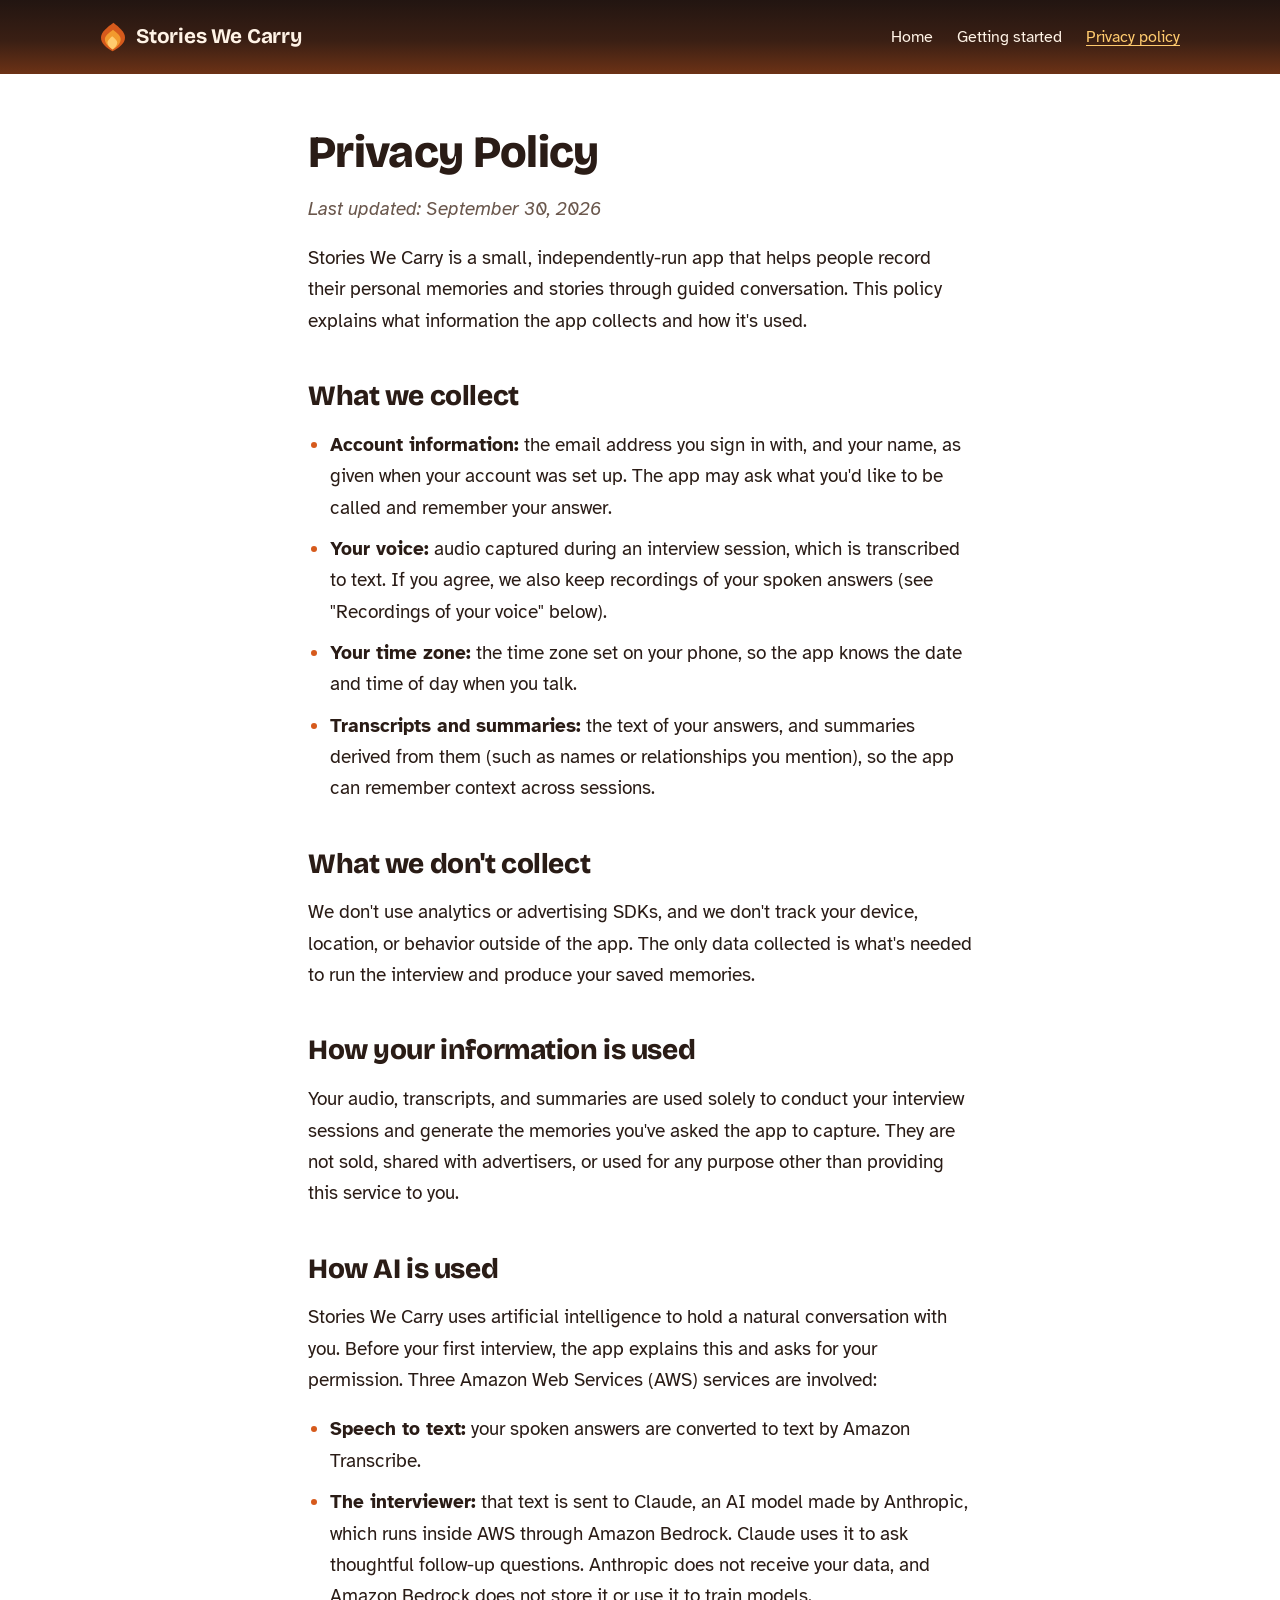
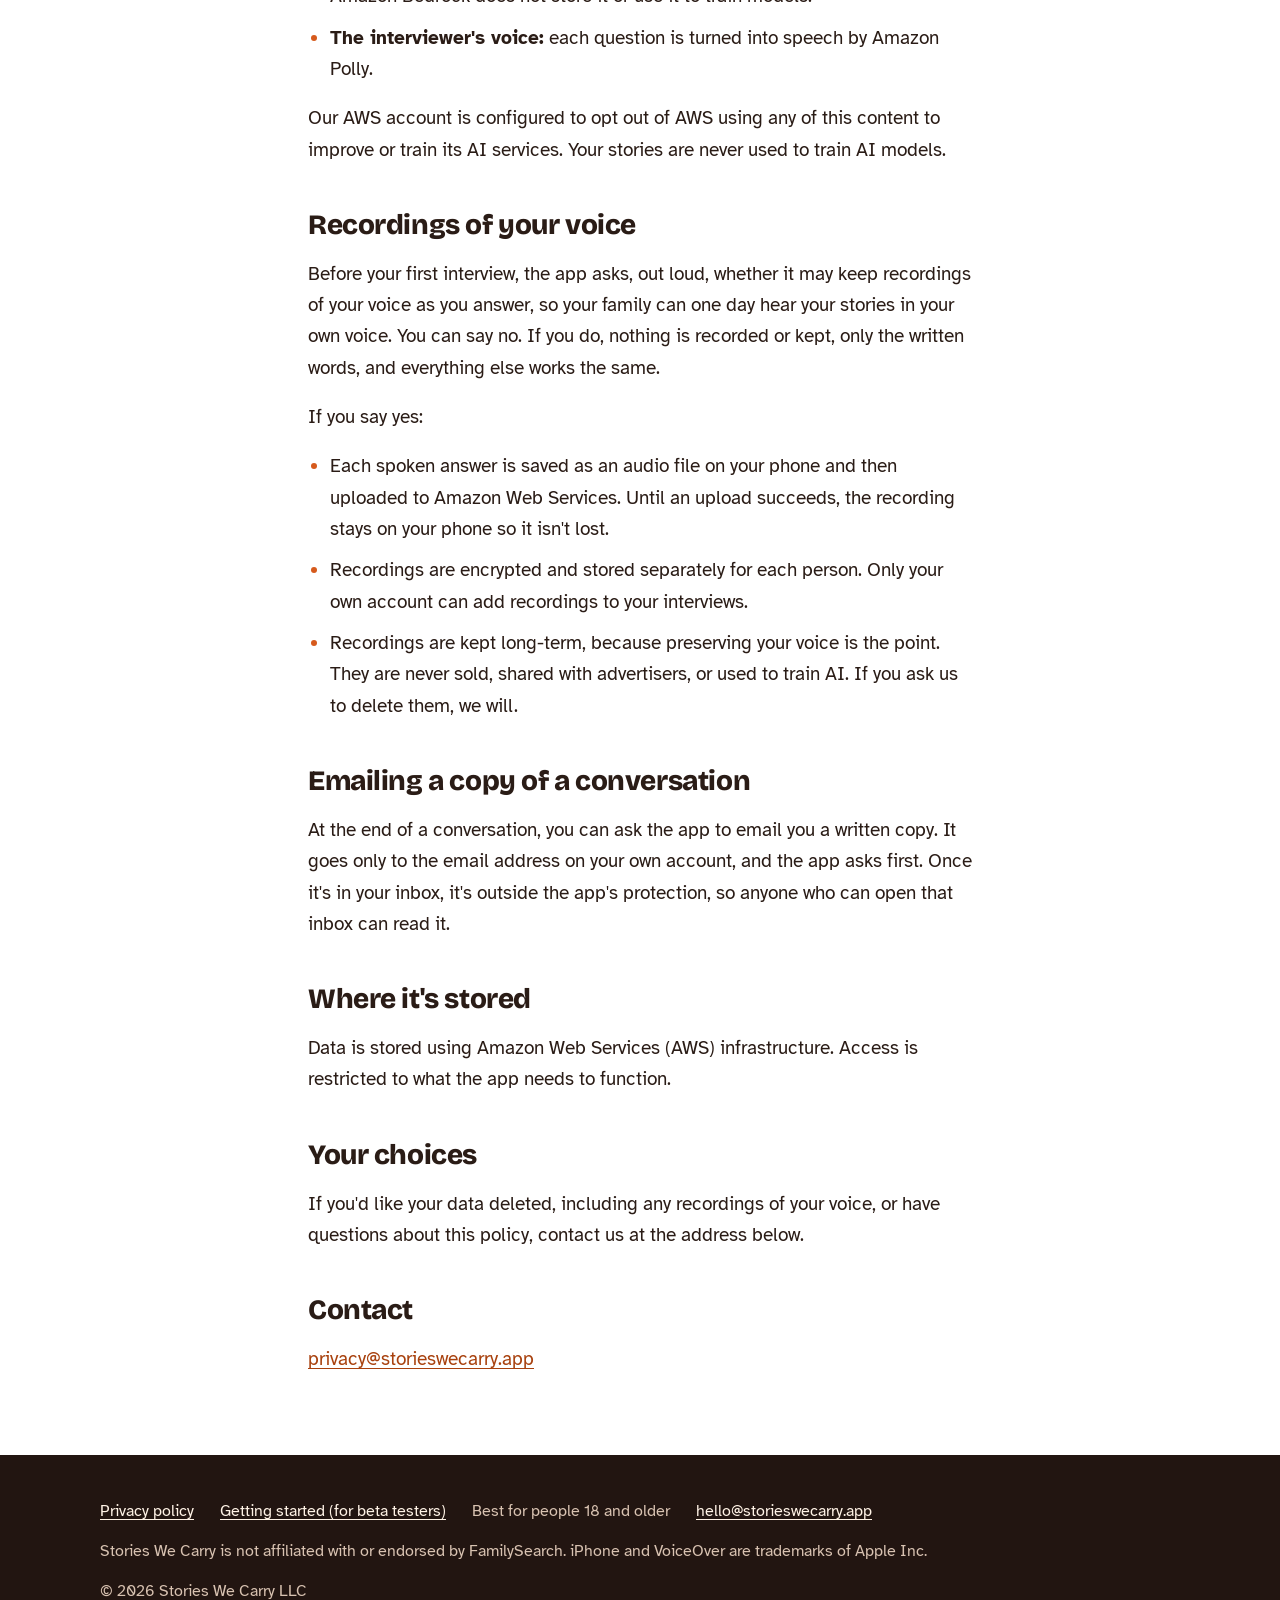
==== privacy/index.html @ 4717734a "Footer: Stories We Carry LLC; 18+ wording on /privacy/ and /start/ Co-Authored-By: Claude Opus 5.5 <" ====
<!DOCTYPE html>
<html lang="en">
<head>
<meta charset="UTF-8">
<title>Privacy Policy · Stories We Carry</title>
<meta name="viewport" content="width=device-width, initial-scale=1">
<link rel="icon" href="data:image/svg+xml,%3Csvg%20xmlns%3D%22http%3A//www.w3.org/2000/svg%22%20viewBox%3D%220%200%2060%2070%22%3E%3Cpath%20d%3D%22M31%202%20C44%2012%2058%2024%2058%2036%20C58%2050%2044%2060%2029%2068%20C14%2060%202%2050%202%2036%20C2%2024%2017%2012%2031%202Z%22%20fill%3D%22%23D65A1C%22/%3E%3Cpath%20d%3D%22M30%2018%20C39%2025%2048%2032%2048%2040%20C48%2050%2039%2058%2030%2064%20C20%2058%2011%2050%2011%2040%20C11%2032%2021%2025%2030%2018Z%22%20fill%3D%22%23F29A2E%22/%3E%3Cpath%20d%3D%22M28%2033%20C34%2038%2040%2043%2040%2048%20C40%2055%2034%2060%2029%2064%20C23%2060%2017%2055%2017%2048%20C17%2043%2023%2038%2028%2033Z%22%20fill%3D%22%23FFCB6E%22/%3E%3C/svg%3E">
<link rel="preconnect" href="https://fonts.googleapis.com">
<link rel="preconnect" href="https://fonts.gstatic.com" crossorigin>
<link rel="stylesheet" href="https://fonts.googleapis.com/css2?family=Atkinson+Hyperlegible:ital,wght@0,400;0,700;1,400&family=Bricolage+Grotesque:opsz,wght@12..96,500;12..96,700;12..96,800&display=swap">
<link rel="stylesheet" href="/assets/site.css">
<meta name="theme-color" content="#221511">
</head>
<body>
<a class="skip" href="#main">Skip to main content</a>
<div class="dark slim">
  <header class="top">
    <div class="shell">
      <a class="wordmark" href="https://storieswecarry.app/">
        <svg viewBox="0 0 60 70" aria-hidden="true"><path d="M31 2 C44 12 58 24 58 36 C58 50 44 60 29 68 C14 60 2 50 2 36 C2 24 17 12 31 2Z" fill="#D65A1C"/><path d="M30 18 C39 25 48 32 48 40 C48 50 39 58 30 64 C20 58 11 50 11 40 C11 32 21 25 30 18Z" fill="#F29A2E"/><path d="M28 33 C34 38 40 43 40 48 C40 55 34 60 29 64 C23 60 17 55 17 48 C17 43 23 38 28 33Z" fill="#FFCB6E"/></svg>
        Stories We Carry
      </a>
      <nav aria-label="Site">
        <ul>
          <li><a href="https://storieswecarry.app/">Home</a></li>
          <li><a href="https://storieswecarry.app/start/">Getting started</a></li>
          <li><a class="privacy" href="https://storieswecarry.app/privacy/">Privacy policy</a></li>
        </ul>
      </nav>
    </div>
  </header>
</div>
<main id="main" class="doc">


<h1>Privacy Policy</h1>
<p class="sub">Last updated: September 30, 2026</p>

<p>Stories We Carry is a small, independently-run app that helps people record their personal
memories and stories through guided conversation. This policy explains what
information the app collects and how it's used.</p>

<h2>What we collect</h2>
<ul>
  <li><strong>Account information:</strong> the email address you sign in with, and
  your name, as given when your account was set up. The app may ask what you'd like to
  be called and remember your answer.</li>
  <li><strong>Your voice:</strong> audio captured during an interview session, which is
  transcribed to text. If you agree, we also keep recordings of your spoken answers
  (see "Recordings of your voice" below).</li>
  <li><strong>Your time zone:</strong> the time zone set on your phone, so the
  app knows the date and time of day when you talk.</li>
  <li><strong>Transcripts and summaries:</strong> the text of your answers, and
  summaries derived from them (such as names or relationships you mention), so the
  app can remember context across sessions.</li>
</ul>

<h2>What we don't collect</h2>
<p>We don't use analytics or advertising SDKs, and we don't track your device,
location, or behavior outside of the app. The only data collected is what's needed
to run the interview and produce your saved memories.</p>

<h2>How your information is used</h2>
<p>Your audio, transcripts, and summaries are used solely to conduct your interview
sessions and generate the memories you've asked the app to capture. They are not
sold, shared with advertisers, or used for any purpose other than providing this
service to you.</p>

<h2>How AI is used</h2>
<p>Stories We Carry uses artificial intelligence to hold a natural conversation with
you. Before your first interview, the app explains this and asks for your permission.
Three Amazon Web Services (AWS) services are involved:</p>
<ul>
  <li><strong>Speech to text:</strong> your spoken answers are converted to text by
  Amazon Transcribe.</li>
  <li><strong>The interviewer:</strong> that text is sent to Claude, an AI model made
  by Anthropic, which runs inside AWS through Amazon Bedrock. Claude uses it to ask
  thoughtful follow-up questions. Anthropic does not receive your data, and Amazon
  Bedrock does not store it or use it to train models.</li>
  <li><strong>The interviewer's voice:</strong> each question is turned into speech
  by Amazon Polly.</li>
</ul>
<p>Our AWS account is configured to opt out of AWS using any of this content to
improve or train its AI services. Your stories are never used to train AI models.</p>

<h2>Recordings of your voice</h2>
<p>Before your first interview, the app asks, out loud, whether it may keep
recordings of your voice as you answer, so your family can one day hear your stories
in your own voice. You can say no. If you do, nothing is recorded or kept, only the
written words, and everything else works the same.</p>
<p>If you say yes:</p>
<ul>
  <li>Each spoken answer is saved as an audio file on your phone and then uploaded
  to Amazon Web Services. Until an upload succeeds, the recording stays on your
  phone so it isn't lost.</li>
  <li>Recordings are encrypted and stored separately for each person. Only your own
  account can add recordings to your interviews.</li>
  <li>Recordings are kept long-term, because preserving your voice is the point.
  They are never sold, shared with advertisers, or used to train AI. If you ask
  us to delete them, we will.</li>
</ul>

<h2>Emailing a copy of a conversation</h2>
<p>At the end of a conversation, you can ask the app to email you a written copy.
It goes only to the email address on your own account, and the app asks first.
Once it's in your inbox, it's outside the app's protection, so anyone who can
open that inbox can read it.</p>

<h2>Where it's stored</h2>
<p>Data is stored using Amazon Web Services (AWS) infrastructure. Access is
restricted to what the app needs to function.</p>

<h2>Your choices</h2>
<p>If you'd like your data deleted, including any recordings of your voice, or have questions about this policy, contact us
at the address below.</p>

<h2>Contact</h2>
<p><a href="mailto:privacy@storieswecarry.app">privacy@storieswecarry.app</a></p>

</main>
<footer class="site">
  <div class="shell">
    <ul>
      <li><a href="https://storieswecarry.app/privacy/">Privacy policy</a></li>
      <li><a href="https://storieswecarry.app/start/">Getting started (for beta testers)</a></li>
      <li>Best for people 18 and older</li>
      <li><a href="mailto:hello@storieswecarry.app">hello@storieswecarry.app</a></li>
    </ul>
    <p>Stories We Carry is not affiliated with or endorsed by FamilySearch. iPhone and VoiceOver are trademarks of Apple Inc.</p>
    <p>© 2026 Stories We Carry LLC</p>
  </div>
</footer>
</body>
</html>
---- assets/site.css ----
/* Layout: the app icon's world. Dark ember bands (hero, voice, footer) around plain white reading sections; one committed look in every theme. */
:root{
  --espresso:#221511; --rust:#8E3F17; --ember:#D65A1C; --amber:#F29A2E; --glow:#FFCB6E;
  --paper:#FFFFFF; --ink:#2A1C16; --muted:#6A574C; --rule:#E7DCD3; --warm:#F7F1EC;
  --on-dark:#FFF3E6; --on-dark-muted:#D8C2B1; --link:#A8410E;
  --display:"Bricolage Grotesque","Avenir Next","Segoe UI",system-ui,sans-serif;
  --body:"Atkinson Hyperlegible",system-ui,-apple-system,"Segoe UI",sans-serif;
  color-scheme:light;
}
*{box-sizing:border-box}
html{scroll-behavior:smooth}
body{margin:0;background:var(--paper);color:var(--ink);font:400 1.1875rem/1.65 var(--body);-webkit-text-size-adjust:100%}
a{color:var(--link);text-underline-offset:3px;text-decoration-thickness:1px}
a:hover{text-decoration-thickness:2px}
:focus-visible{outline:3px solid var(--amber);outline-offset:3px;border-radius:3px}
h1,h2,h3{font-family:var(--display);margin:0;text-wrap:balance;letter-spacing:-.015em;color:var(--ink)}
h1{font-size:clamp(2.5rem,6vw,4.4rem);line-height:1.02;font-weight:800}
h2{font-size:clamp(1.8rem,3.4vw,2.6rem);line-height:1.1;font-weight:800}
h3{font-size:1.3rem;line-height:1.25;font-weight:700}
p{margin:0}
.skip{position:absolute;left:16px;top:-60px;background:var(--glow);color:var(--espresso);padding:10px 14px;border-radius:4px;font-weight:700;z-index:10}
.skip:focus{top:12px}
.shell{max-width:1120px;margin:0 auto;padding-inline:20px}
section.block{padding-block:84px}

/* dark bands take the icon's gradient */
.dark{background:linear-gradient(180deg,var(--espresso) 0%,#3A1F14 55%,var(--rust) 130%);color:var(--on-dark)}
.dark h1,.dark h2,.dark h3{color:var(--on-dark)}
.dark a{color:var(--glow)}

/* header sits inside the hero band */
header.top .shell{display:flex;flex-wrap:wrap;align-items:center;justify-content:space-between;gap:14px 28px;padding-block:22px}
.wordmark{display:inline-flex;align-items:center;gap:10px;font:700 1.3rem/1 var(--display);color:var(--on-dark);text-decoration:none;letter-spacing:-.01em}
.dark a.wordmark{color:var(--on-dark)}
.wordmark svg{width:26px;height:30px;flex:none}
nav ul{list-style:none;margin:0;padding:0;display:flex;flex-wrap:wrap;gap:6px 24px;font-size:1rem}
header.top nav a{color:var(--on-dark);text-decoration:none}
header.top nav a:hover{text-decoration:underline}
header.top nav a.privacy{color:var(--glow);text-decoration:underline}

/* hero */
.hero .shell.body{display:grid;grid-template-columns:minmax(0,1.15fr) minmax(0,.85fr);gap:56px;align-items:end;padding-block:48px 96px}
.hero-copy{display:flex;flex-direction:column;gap:26px;min-width:0}
.hero h1 em{font-style:normal;color:var(--glow)}
.lede{font-size:1.3rem;line-height:1.55;color:var(--on-dark);max-width:34ch}
.lede strong{color:var(--glow)}
.cta-row{display:flex;flex-wrap:wrap;gap:12px 20px;align-items:center}
.btn{display:inline-block;background:var(--glow);color:var(--espresso);font:700 1.05rem/1 var(--body);padding:17px 24px;border-radius:4px;text-decoration:none}
.dark a.btn{color:var(--espresso)}
.btn:hover{background:#FFD98F;text-decoration:none}
.aside{color:var(--on-dark-muted);font-size:1rem}

/* the spoken exchange: a transcript, lines ruled like a notebook */
.exchange{margin:0;display:flex;flex-direction:column;min-width:0;border-left:3px solid var(--ember);padding-left:22px}
.exchange .cap{font-size:.95rem;color:var(--on-dark-muted);font-style:italic;padding-bottom:10px}
.turn{padding-block:12px;border-top:1px solid rgba(255,243,230,.14);display:flex;flex-direction:column;gap:2px}
.who{font:700 .95rem/1.3 var(--display);color:var(--on-dark-muted)}
.app .who{color:var(--amber)}
.said{font-size:1.1rem;line-height:1.5;color:var(--on-dark)}
.spell{font-weight:700;letter-spacing:.14em}

/* how it works */
.intro{display:flex;flex-direction:column;gap:14px;max-width:44rem}
.intro p{color:var(--muted);font-size:1.2rem}
.features{display:grid;grid-template-columns:repeat(2,minmax(0,1fr));gap:48px 64px;margin-top:52px}
.feature{display:flex;flex-direction:column;gap:10px;min-width:0}
.feature h3{display:flex;gap:12px;align-items:baseline}
.feature h3::before{content:"";flex:none;width:10px;height:10px;border-radius:50% 50% 50% 0;transform:rotate(-45deg) translateY(-2px);background:var(--ember)}
.feature p{max-width:62ch}
.topics{margin-top:56px;border-top:1px solid var(--rule);padding-top:28px;display:grid;grid-template-columns:minmax(0,1fr) minmax(0,1.6fr);gap:20px 48px}
.topics > div{display:flex;flex-direction:column;gap:10px;min-width:0}
.topics p{max-width:40ch}
.topics ol{margin:0;padding:0;list-style:none;columns:2;column-gap:40px;font:500 1.15rem/1.3 var(--display)}
.topics li{padding-block:9px;border-bottom:1px solid var(--rule);break-inside:avoid}

/* voice */
.voice .shell{display:grid;grid-template-columns:minmax(0,1.2fr) minmax(0,.8fr);gap:64px;align-items:start}
.voice blockquote{margin:0;display:flex;flex-direction:column;gap:20px;min-width:0}
.voice blockquote p{font:700 clamp(1.7rem,3.3vw,2.5rem)/1.2 var(--display);color:var(--on-dark);text-wrap:pretty;letter-spacing:-.01em}
.voice blockquote p span{color:var(--glow)}
.voice cite{font:400 1rem/1.3 var(--body);font-style:normal;color:var(--on-dark-muted)}
.voice .facts{display:flex;flex-direction:column;gap:16px;min-width:0}
.voice .facts h2{font-size:clamp(1.5rem,2.6vw,1.95rem)}
.voice .facts p{color:var(--on-dark)}
.planned{border-top:1px solid rgba(255,243,230,.18);padding-top:16px;display:flex;flex-direction:column;gap:6px}
.planned strong{font-family:var(--display);color:var(--glow)}

/* archive / faq */
.split{display:grid;grid-template-columns:minmax(0,1fr) minmax(0,1fr);gap:56px}
.split > div{display:flex;flex-direction:column;gap:16px;min-width:0}
dl.faq{margin:0;display:flex;flex-direction:column}
dl.faq > div{padding-block:16px;border-top:1px solid var(--rule)}
dl.faq > div:last-child{border-bottom:1px solid var(--rule)}
dl.faq dt{font:700 1.1rem/1.3 var(--display)}
dl.faq dd{margin:6px 0 0}

/* get involved */
.involve{background:var(--warm)}
.audiences{display:grid;grid-template-columns:repeat(3,minmax(0,1fr));margin-top:44px;border-top:2px solid var(--ink)}
.aud{padding:26px 28px 8px 0;display:flex;flex-direction:column;gap:12px;min-width:0;scroll-margin-top:24px}
.aud + .aud{padding-left:28px;border-left:1px solid var(--rule)}
.aud:target h3{background:linear-gradient(transparent 60%,rgba(242,154,46,.35) 60%)}
.aud p{font-size:1.05rem}
.contact{margin-top:40px;padding-top:28px;border-top:1px solid var(--rule);display:flex;flex-wrap:wrap;gap:12px 24px;align-items:center}
.contact .addr{font:700 clamp(1.3rem,2.6vw,1.7rem)/1.2 var(--display);color:var(--ink);word-break:break-all}
.copy{font:700 .9rem/1 var(--body);background:var(--ink);color:var(--paper);border:0;border-radius:4px;padding:11px 14px;cursor:pointer}
.copy[data-done]{background:var(--ember)}
.contact .hint{color:var(--muted);font-size:1rem;flex-basis:100%}

/* founder note */
.note{max-width:44rem;display:flex;flex-direction:column;gap:18px}
.note p{font-size:1.2rem}
.note .sig{font:700 1.05rem/1.3 var(--display)}
.note .faith{color:var(--muted);font-style:italic;font-size:1.12rem}
.name{margin-top:14px;border-left:3px solid var(--ember);padding-left:22px;display:flex;flex-direction:column;gap:10px}

/* footer */
footer.site{background:var(--espresso);color:var(--on-dark-muted);padding-block:44px 56px;font-size:.98rem}
footer.site .shell{display:flex;flex-direction:column;gap:14px}
footer.site ul{list-style:none;margin:0;padding:0;display:flex;flex-wrap:wrap;gap:8px 26px}
footer.site a{color:var(--on-dark)}

@media (max-width:860px){
  .hero .shell.body,.split,.voice .shell,.topics{grid-template-columns:1fr}
  .hero .shell.body{gap:44px;padding-block:28px 64px}
  .features{grid-template-columns:1fr;gap:36px}
  .audiences{grid-template-columns:1fr}
  .aud,.aud + .aud{padding:24px 0 16px;border-left:0}
  .aud + .aud{border-top:1px solid var(--rule)}
  section.block{padding-block:60px}
}
@media (max-width:480px){
  body{font-size:1.125rem}
  .shell{padding-inline:16px}
  .topics ol{columns:1}
}
@media (prefers-reduced-motion:reduce){html{scroll-behavior:auto}}

/* "your stories" + alternating warm bands */
.band-warm{background:var(--warm)}
.btn-line{display:inline-block;border:2px solid var(--ink);color:var(--ink);font:700 1rem/1 var(--body);padding:14px 20px;border-radius:4px;text-decoration:none}
.btn-line:hover{background:var(--ink);color:var(--paper)}

/* plain reading pages: /start/ and /privacy/ */
.slim .shell{padding-block:18px}
.doc{max-width:44rem;margin:0 auto;padding:56px 20px 80px;display:flex;flex-direction:column;gap:18px}
.doc h1{font-size:clamp(2rem,4.6vw,2.8rem)}
.doc h2{font-size:clamp(1.4rem,2.6vw,1.75rem);margin-top:26px}
.doc .sub{color:var(--muted);font-style:italic}
.doc ol,.doc ul{margin:0;padding-left:1.4rem;display:flex;flex-direction:column;gap:10px}
.doc li::marker{color:var(--ember);font-weight:700}
.doc .box{background:var(--warm);border-left:4px solid var(--ember);border-radius:0 6px 6px 0;padding:6px 22px 18px;display:flex;flex-direction:column;gap:12px}
.doc .box h2{margin-top:14px}
@media (max-width:480px){.doc{padding:40px 16px 64px}}
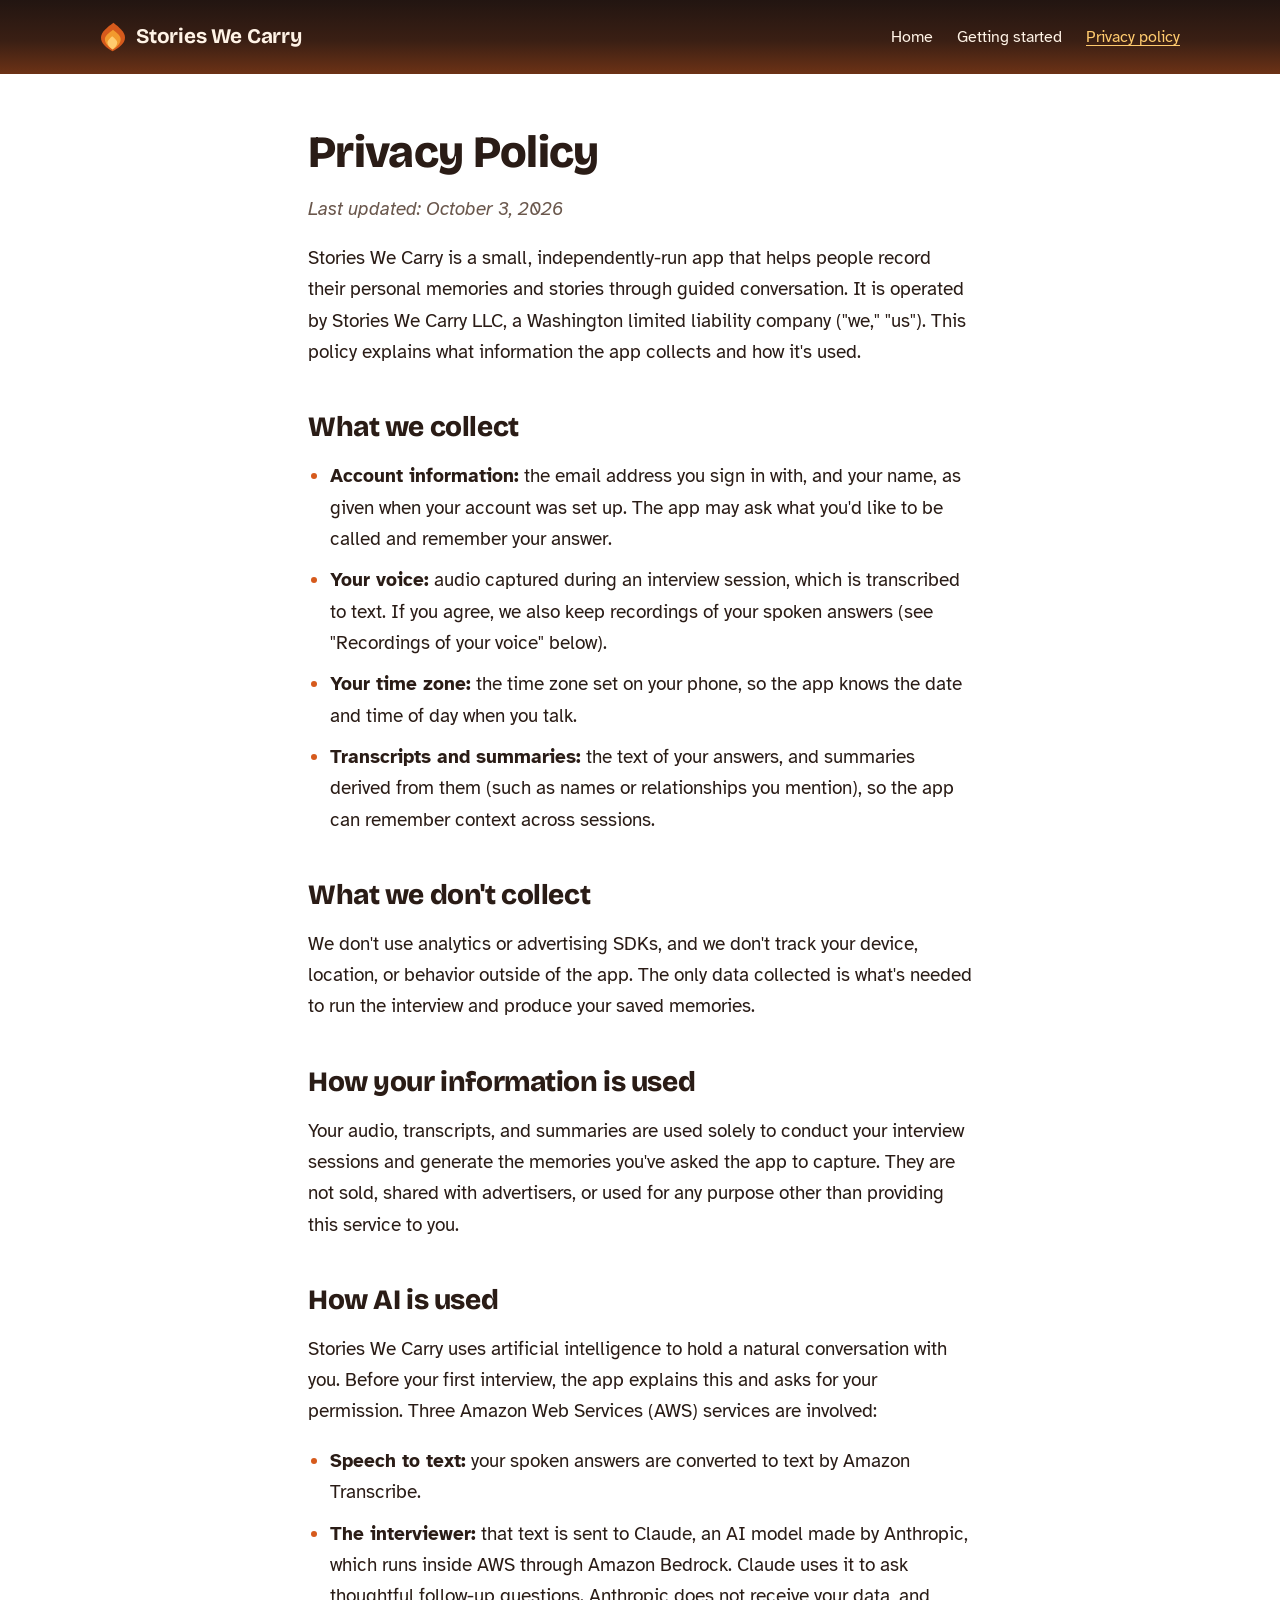
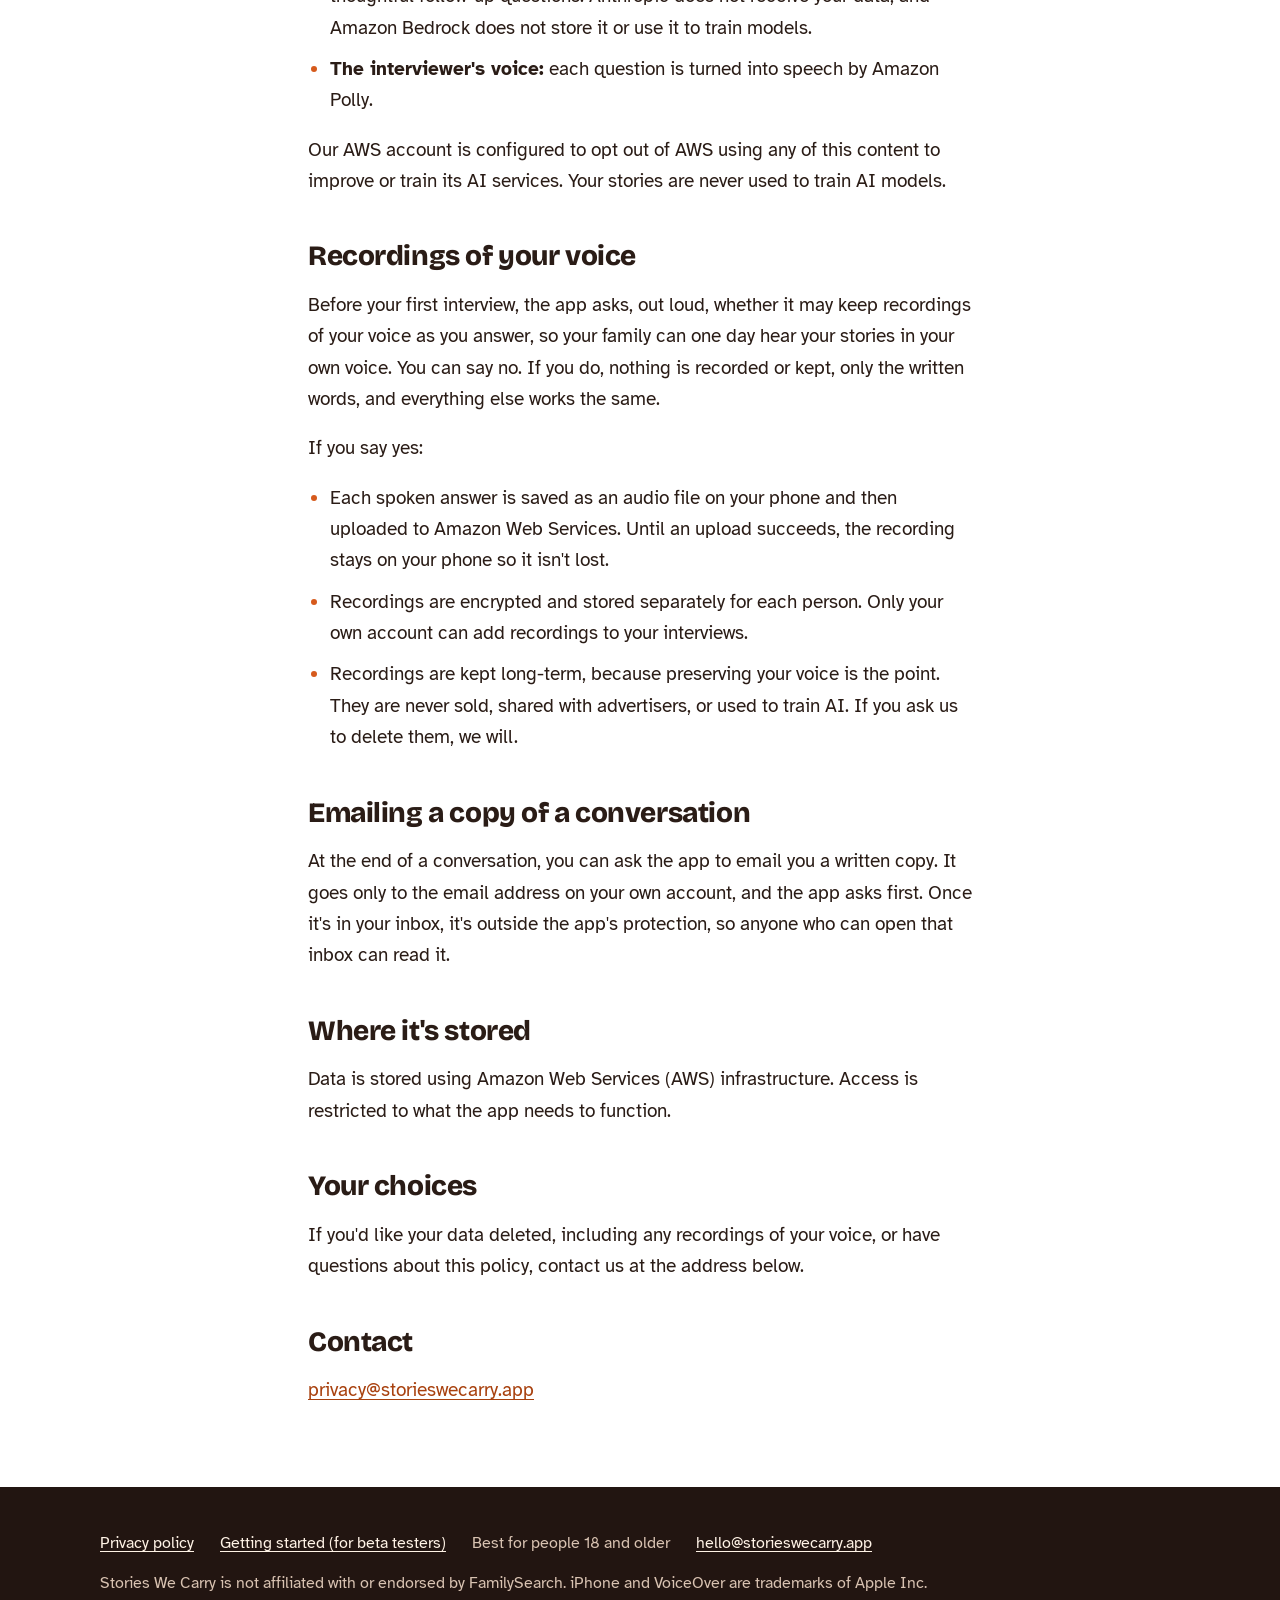
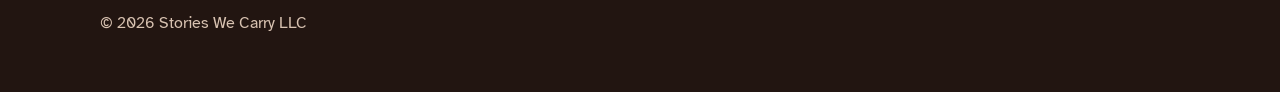
==== commit c15cd33d: "Privacy policy: name Stories We Carry LLC as operator; date 2026-10-03 Co-Authored-By: Claude Opus 5" ====
--- a/privacy/index.html
+++ b/privacy/index.html
@@ -34,10 +34,11 @@
 
 
 <h1>Privacy Policy</h1>
-<p class="sub">Last updated: September 30, 2026</p>
+<p class="sub">Last updated: October 3, 2026</p>
 
 <p>Stories We Carry is a small, independently-run app that helps people record their personal
-memories and stories through guided conversation. This policy explains what
+memories and stories through guided conversation. It is operated by Stories We Carry
+LLC, a Washington limited liability company ("we," "us"). This policy explains what
 information the app collects and how it's used.</p>
 
 <h2>What we collect</h2>
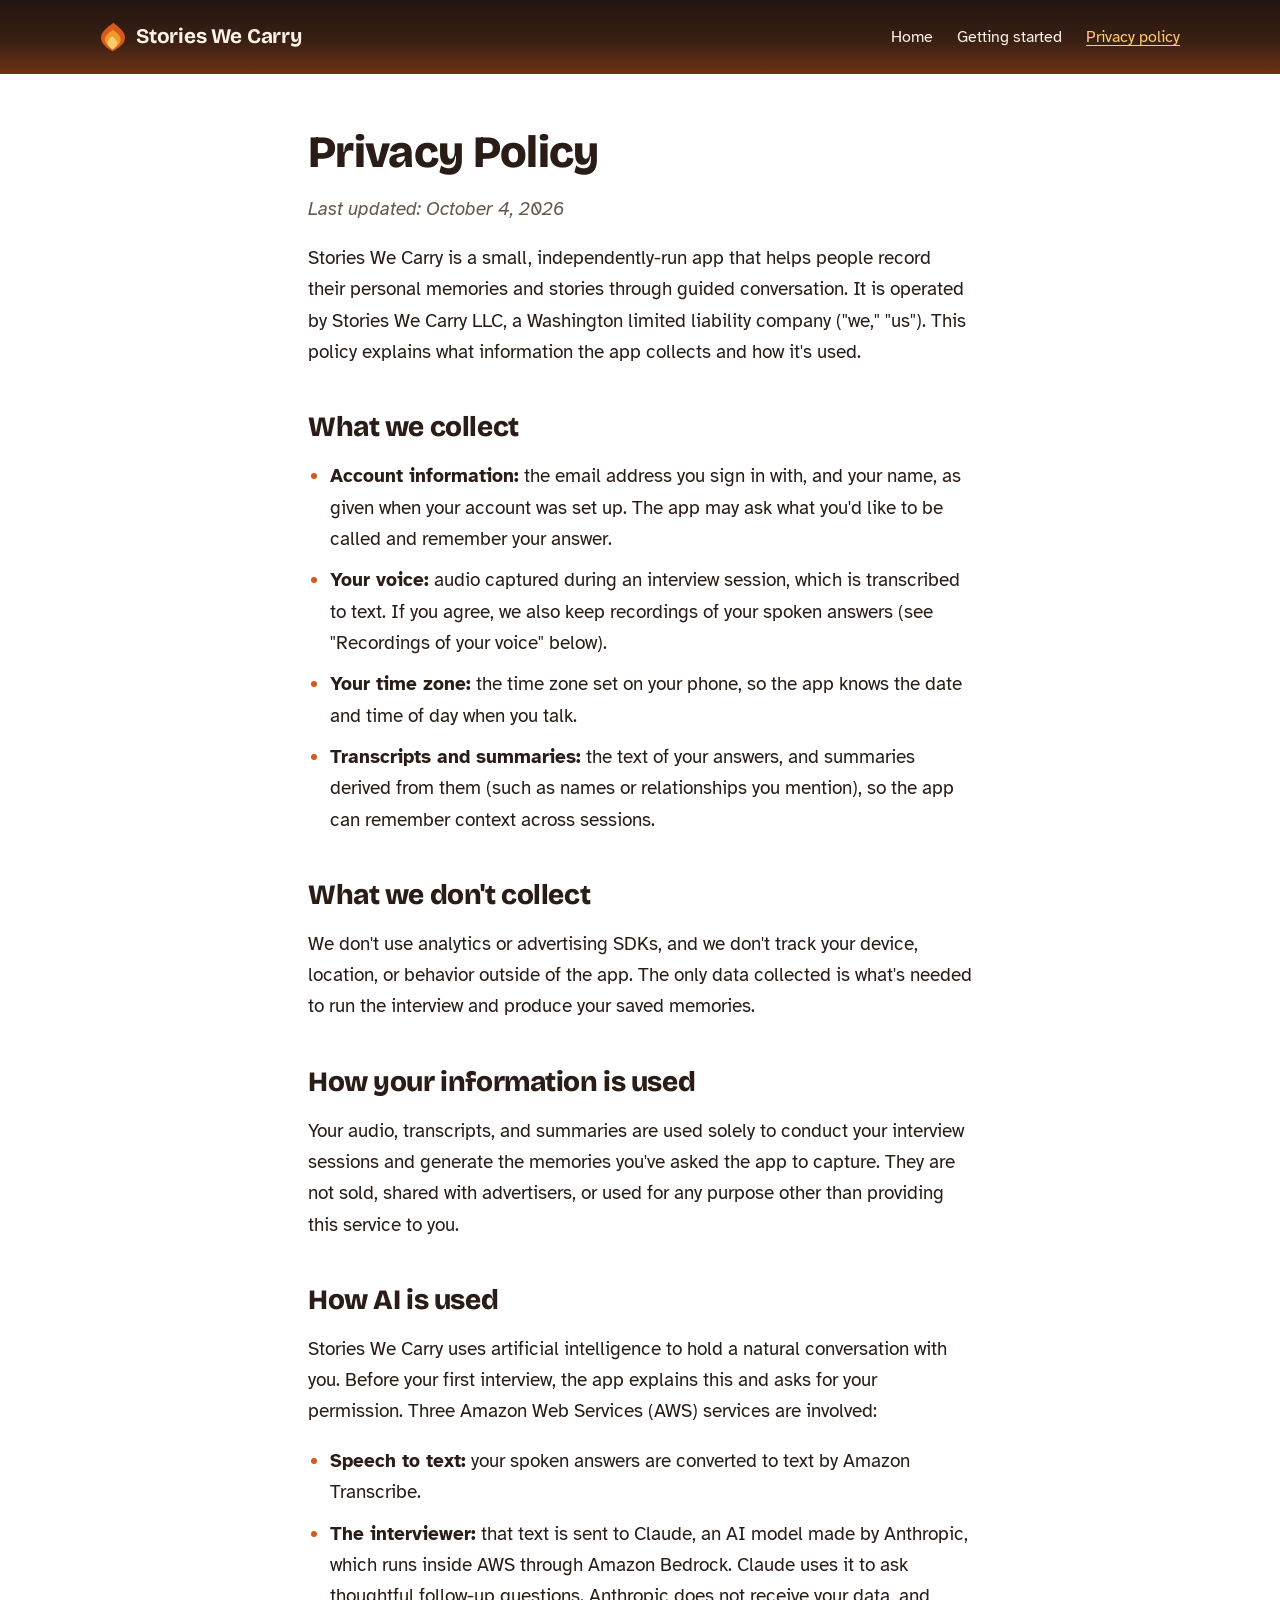
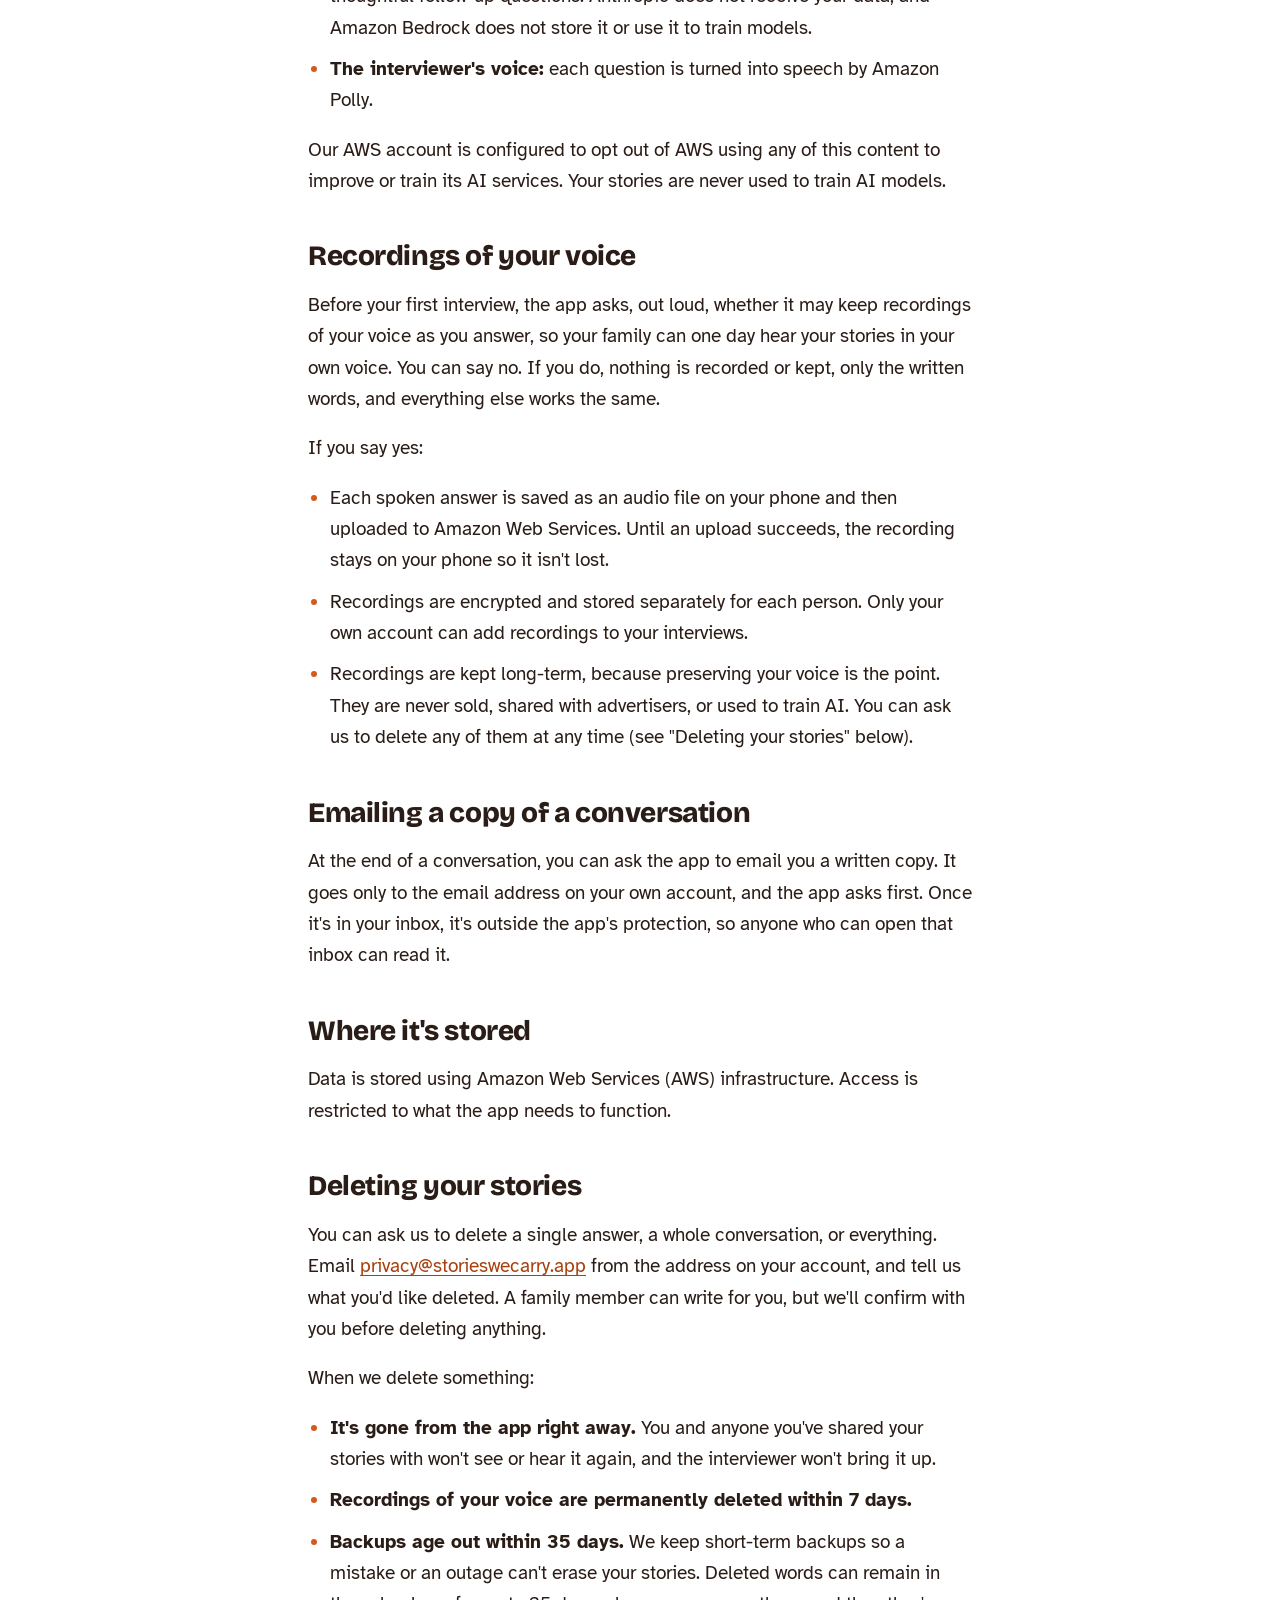
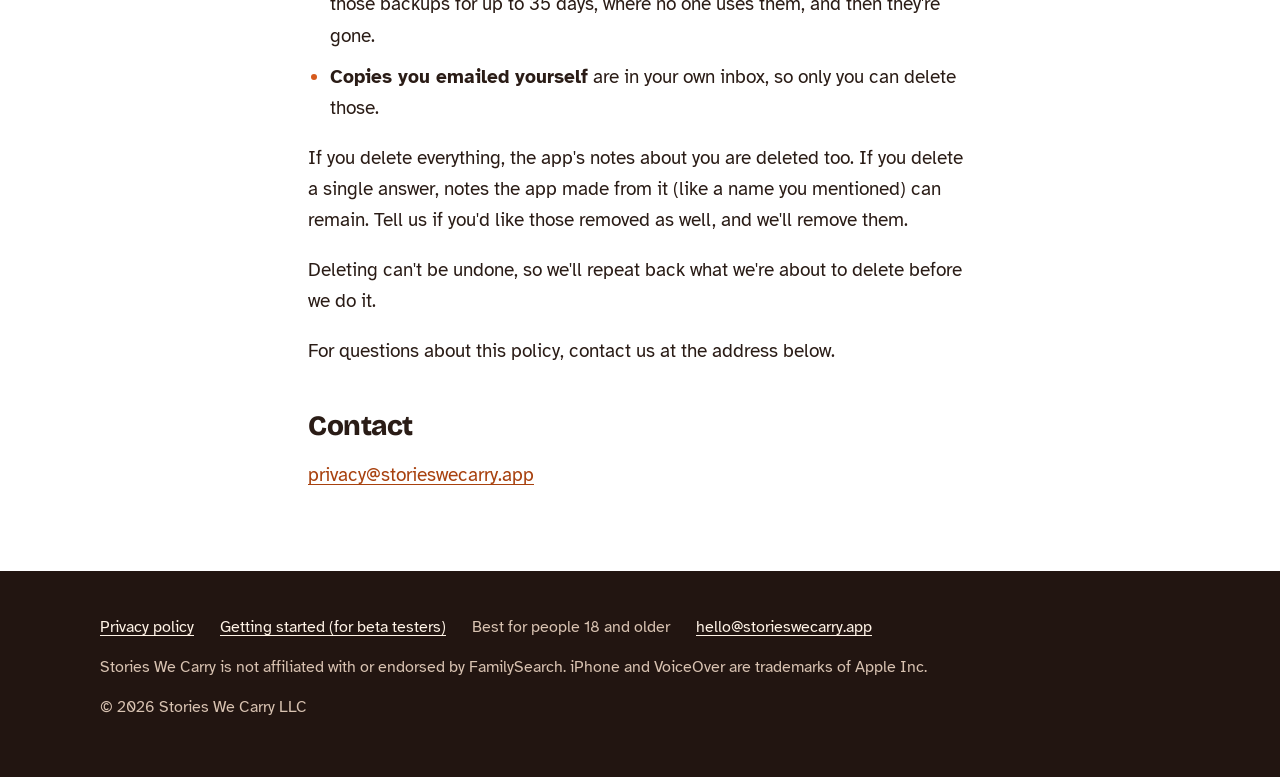
==== commit 7623ce16: "Privacy policy: specific deletion wording (single answer, conversation, everything; recordings withi" ====
--- a/privacy/index.html
+++ b/privacy/index.html
@@ -34,7 +34,7 @@
 
 
 <h1>Privacy Policy</h1>
-<p class="sub">Last updated: October 3, 2026</p>
+<p class="sub">Last updated: October 4, 2026</p>
 
 <p>Stories We Carry is a small, independently-run app that helps people record their personal
 memories and stories through guided conversation. It is operated by Stories We Carry
@@ -97,8 +97,8 @@
   <li>Recordings are encrypted and stored separately for each person. Only your own
   account can add recordings to your interviews.</li>
   <li>Recordings are kept long-term, because preserving your voice is the point.
-  They are never sold, shared with advertisers, or used to train AI. If you ask
-  us to delete them, we will.</li>
+  They are never sold, shared with advertisers, or used to train AI. You can
+  ask us to delete any of them at any time (see "Deleting your stories" below).</li>
 </ul>
 
 <h2>Emailing a copy of a conversation</h2>
@@ -111,9 +111,28 @@
 <p>Data is stored using Amazon Web Services (AWS) infrastructure. Access is
 restricted to what the app needs to function.</p>
 
-<h2>Your choices</h2>
-<p>If you'd like your data deleted, including any recordings of your voice, or have questions about this policy, contact us
-at the address below.</p>
+<h2>Deleting your stories</h2>
+<p>You can ask us to delete a single answer, a whole conversation, or everything.
+Email <a href="mailto:privacy@storieswecarry.app">privacy@storieswecarry.app</a> from
+the address on your account, and tell us what you'd like deleted. A family member can
+write for you, but we'll confirm with you before deleting anything.</p>
+<p>When we delete something:</p>
+<ul>
+  <li><strong>It's gone from the app right away.</strong> You and anyone you've shared
+  your stories with won't see or hear it again, and the interviewer won't bring it up.</li>
+  <li><strong>Recordings of your voice are permanently deleted within 7 days.</strong></li>
+  <li><strong>Backups age out within 35 days.</strong> We keep short-term backups so a
+  mistake or an outage can't erase your stories. Deleted words can remain in those
+  backups for up to 35 days, where no one uses them, and then they're gone.</li>
+  <li><strong>Copies you emailed yourself</strong> are in your own inbox, so only you
+  can delete those.</li>
+</ul>
+<p>If you delete everything, the app's notes about you are deleted too. If you delete a
+single answer, notes the app made from it (like a name you mentioned) can remain. Tell
+us if you'd like those removed as well, and we'll remove them.</p>
+<p>Deleting can't be undone, so we'll repeat back what we're about to delete before we
+do it.</p>
+<p>For questions about this policy, contact us at the address below.</p>
 
 <h2>Contact</h2>
 <p><a href="mailto:privacy@storieswecarry.app">privacy@storieswecarry.app</a></p>
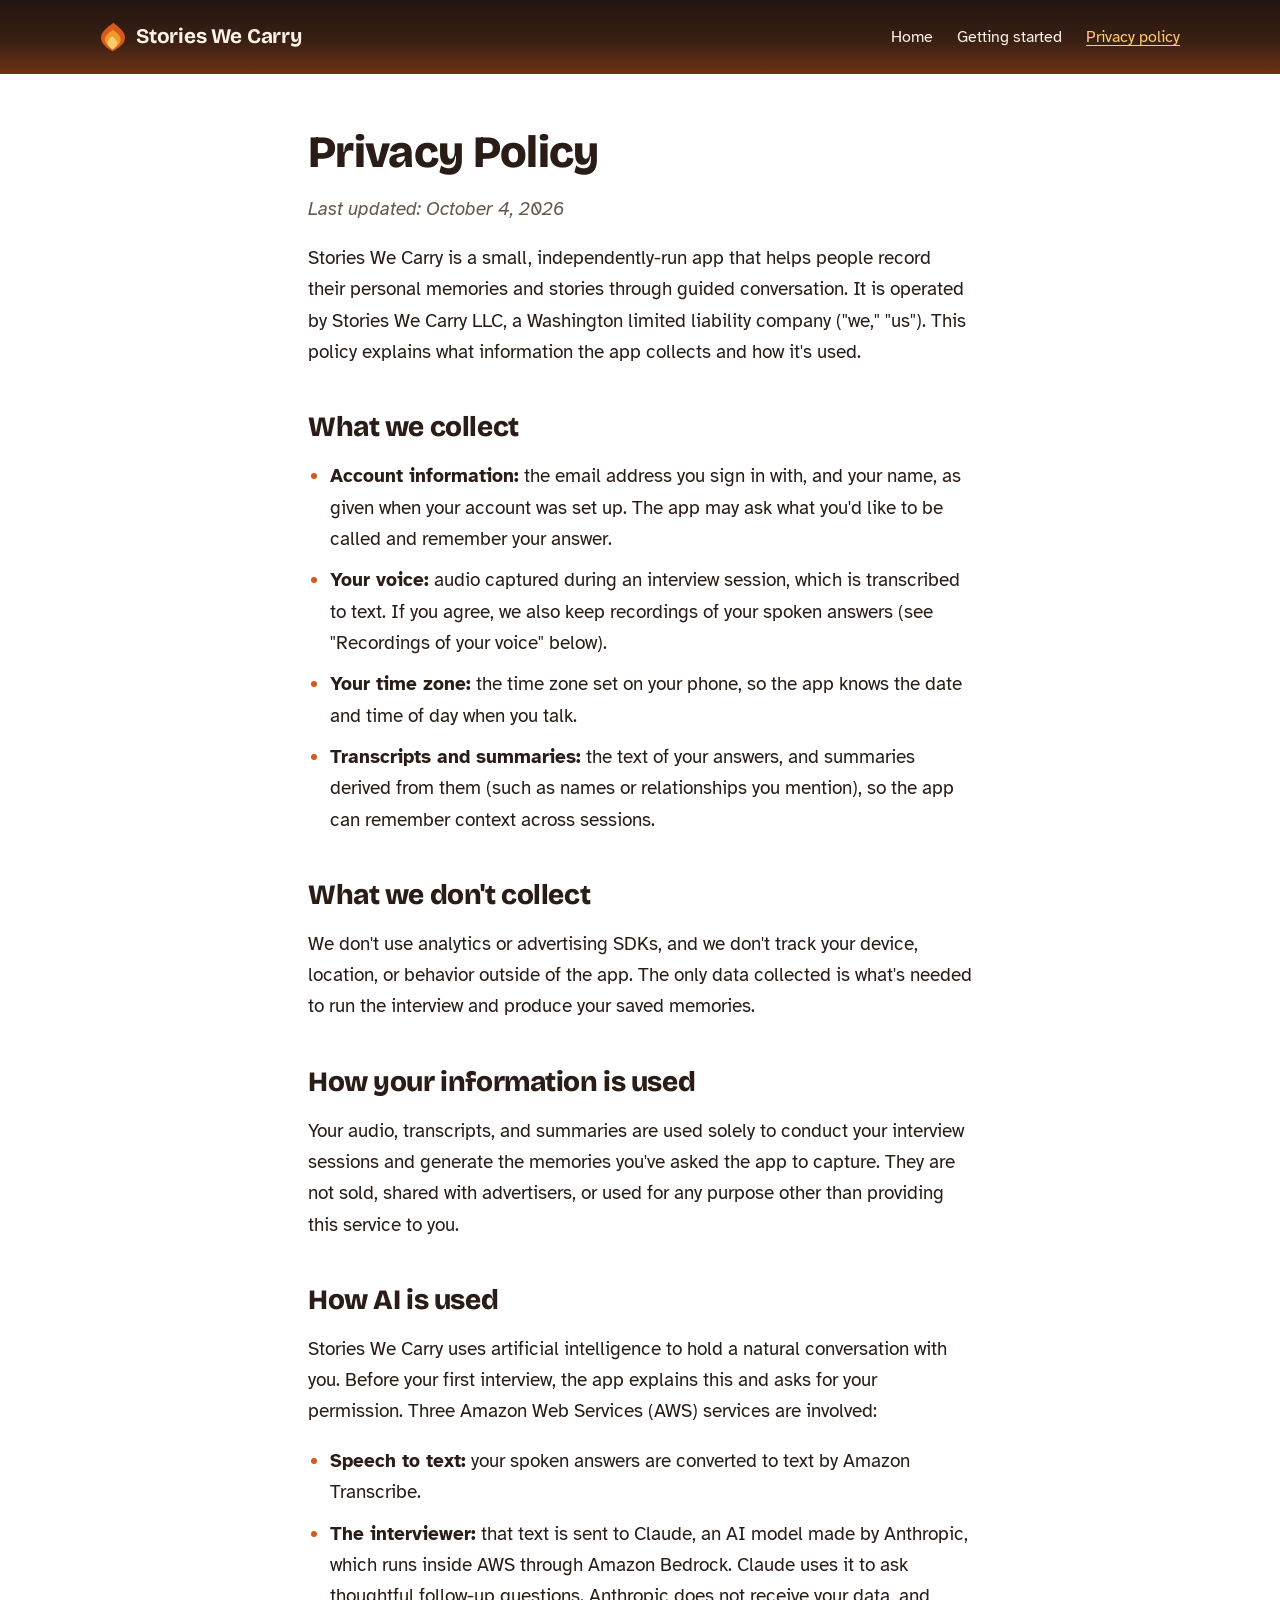
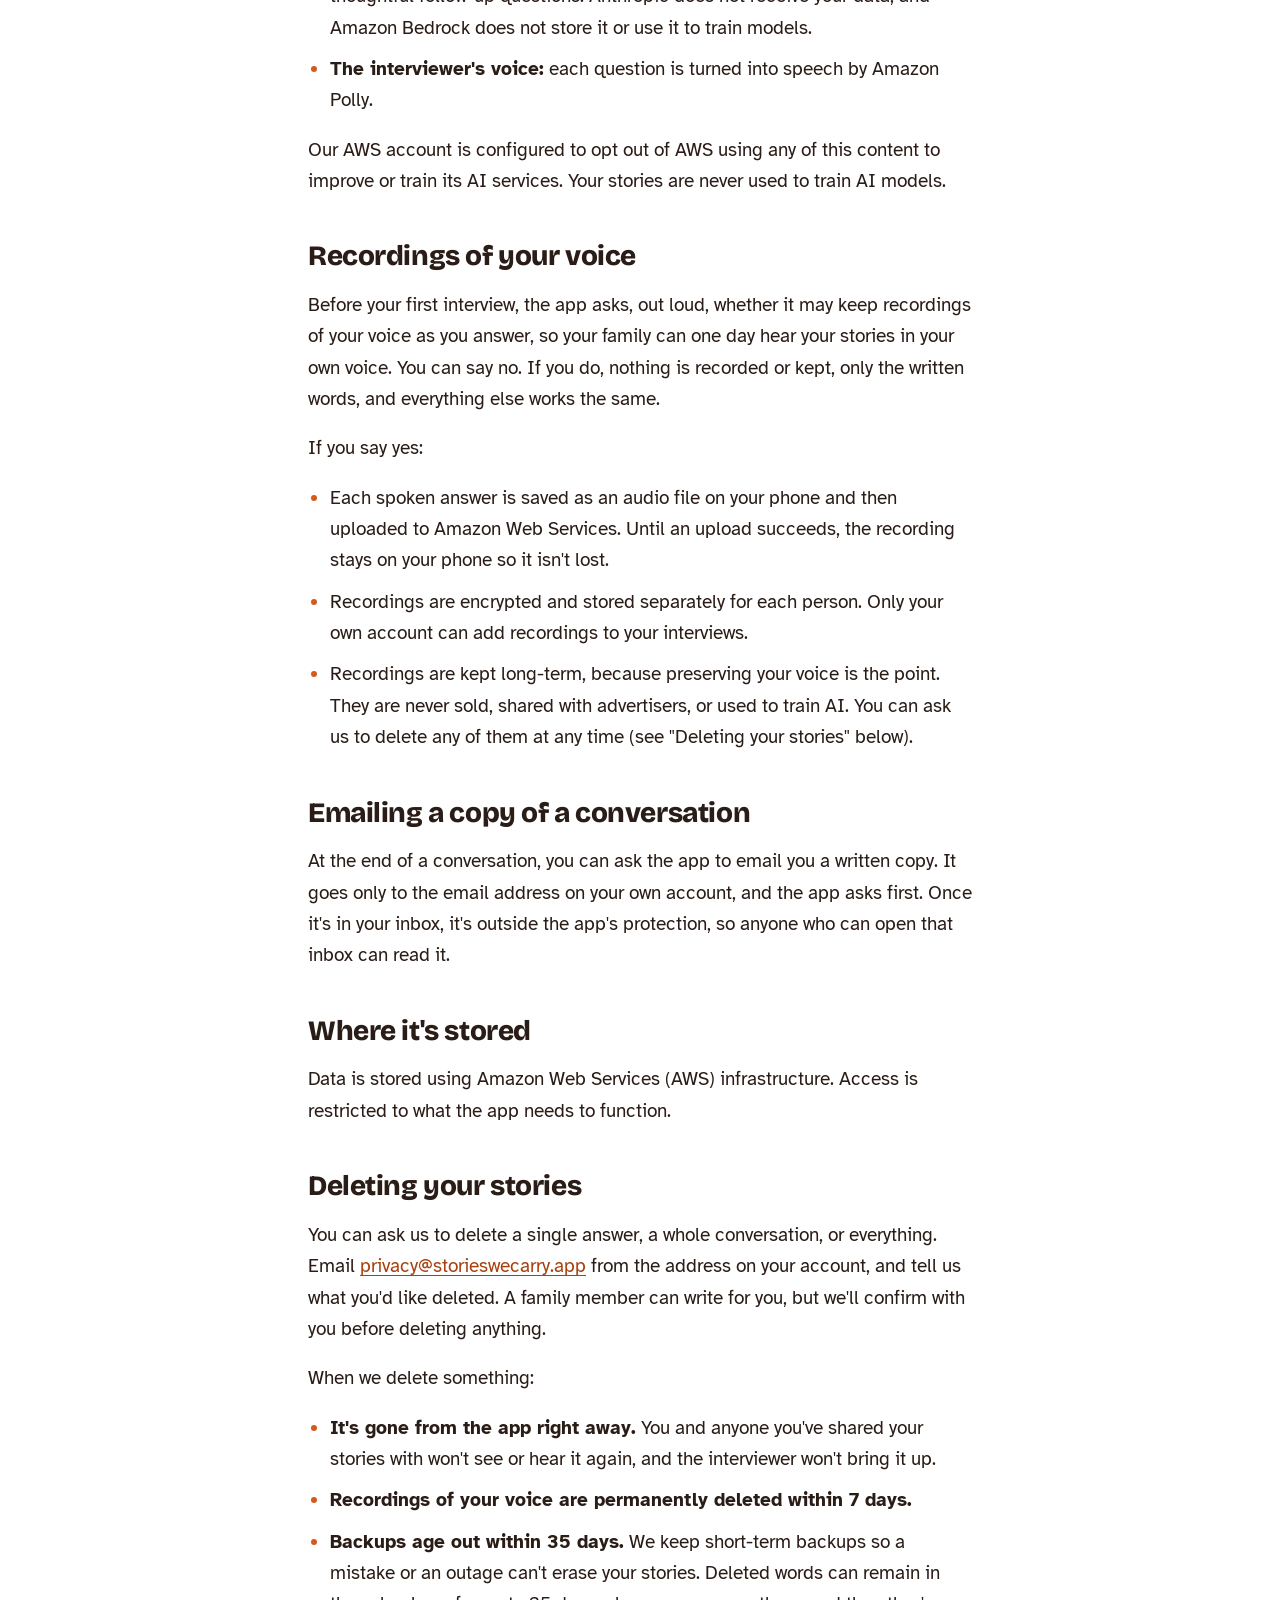
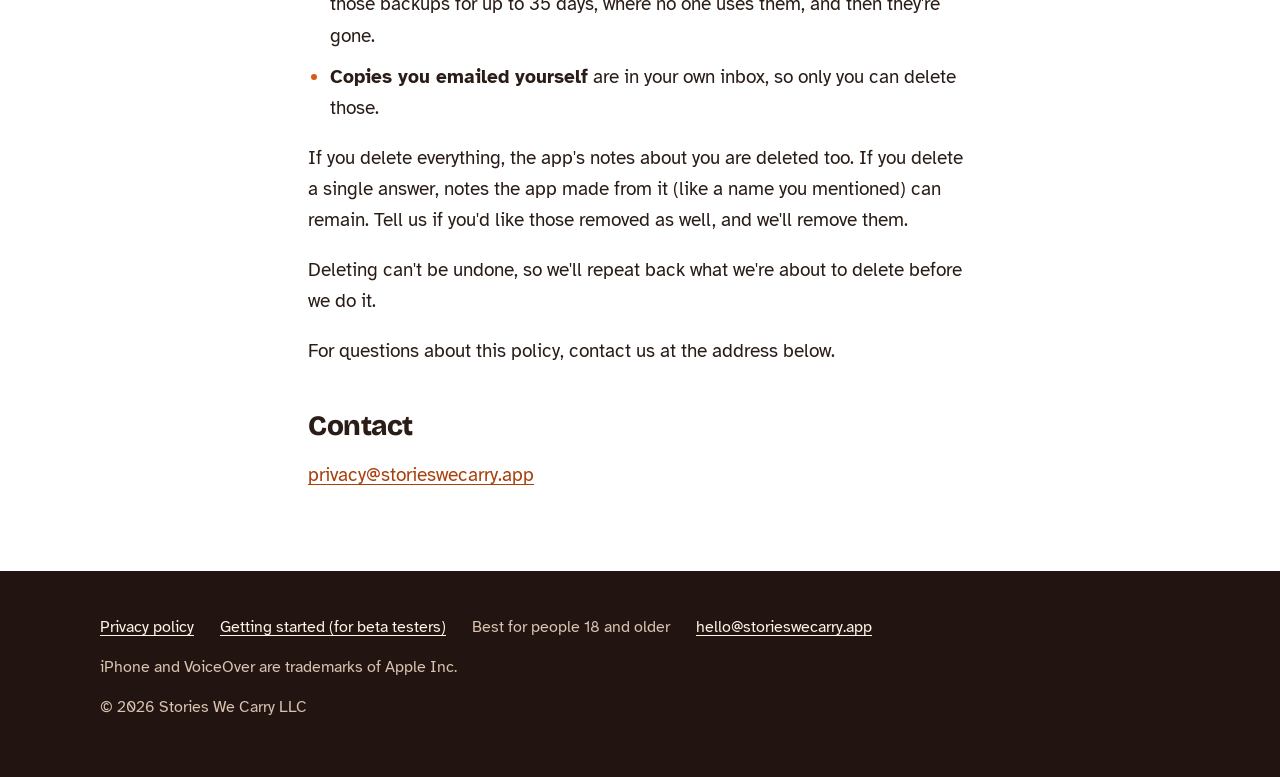
==== commit 900fbf1e: "Remove FamilySearch references from the site (developer agreement section 8)" ====
--- a/privacy/index.html
+++ b/privacy/index.html
@@ -146,7 +146,7 @@
       <li>Best for people 18 and older</li>
       <li><a href="mailto:hello@storieswecarry.app">hello@storieswecarry.app</a></li>
     </ul>
-    <p>Stories We Carry is not affiliated with or endorsed by FamilySearch. iPhone and VoiceOver are trademarks of Apple Inc.</p>
+    <p>iPhone and VoiceOver are trademarks of Apple Inc.</p>
     <p>© 2026 Stories We Carry LLC</p>
   </div>
 </footer>
--- a/assets/site.css
+++ b/assets/site.css
@@ -151,4 +151,15 @@
 .doc li::marker{color:var(--ember);font-weight:700}
 .doc .box{background:var(--warm);border-left:4px solid var(--ember);border-radius:0 6px 6px 0;padding:6px 22px 18px;display:flex;flex-direction:column;gap:12px}
 .doc .box h2{margin-top:14px}
+.doc .stop{border:3px solid var(--ember);border-radius:8px;background:var(--warm);padding:6px 22px 20px;display:flex;flex-direction:column;gap:12px}
+.doc .stop h2{margin-top:14px;color:var(--rust)}
+.doc .stop .stop-addr{font-size:1.3rem;font-weight:700;overflow-wrap:anywhere}
 @media (max-width:480px){.doc{padding:40px 16px 64px}}
+.doc > *{min-width:0}
+.doc ol.steps p{margin:0}
+.doc ol.steps > li > * + *{margin-top:10px}
+.doc .shot{display:block;width:100%;max-width:min(100%,22rem);height:auto;border-radius:12px;border:1px solid var(--rule)}
+.doc .shot.wide{max-width:min(100%,26rem)}
+.doc .shot.narrow{max-width:min(100%,15rem)}
+.doc h3{font-size:clamp(1.2rem,2.2vw,1.4rem);margin-top:18px}
+.doc .addr-line{display:block;font-weight:700;overflow-wrap:anywhere;margin-block:4px}
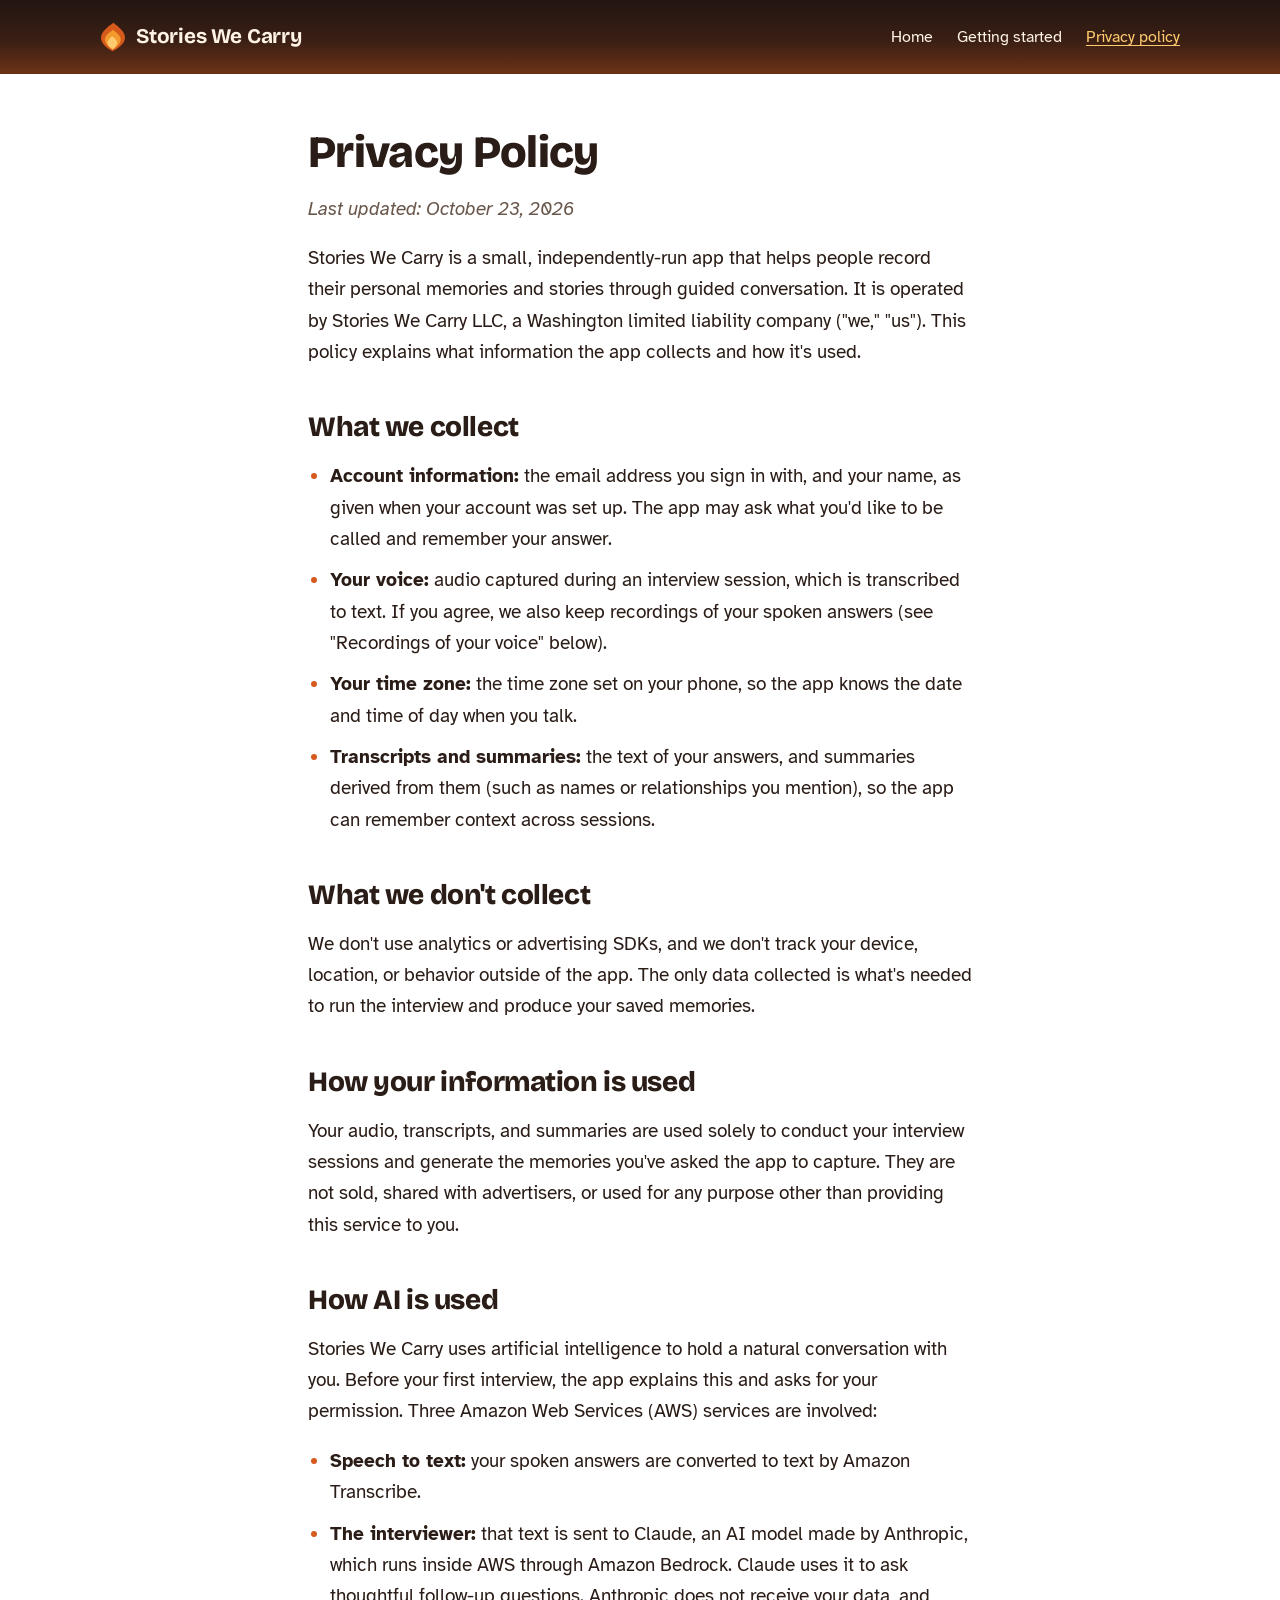
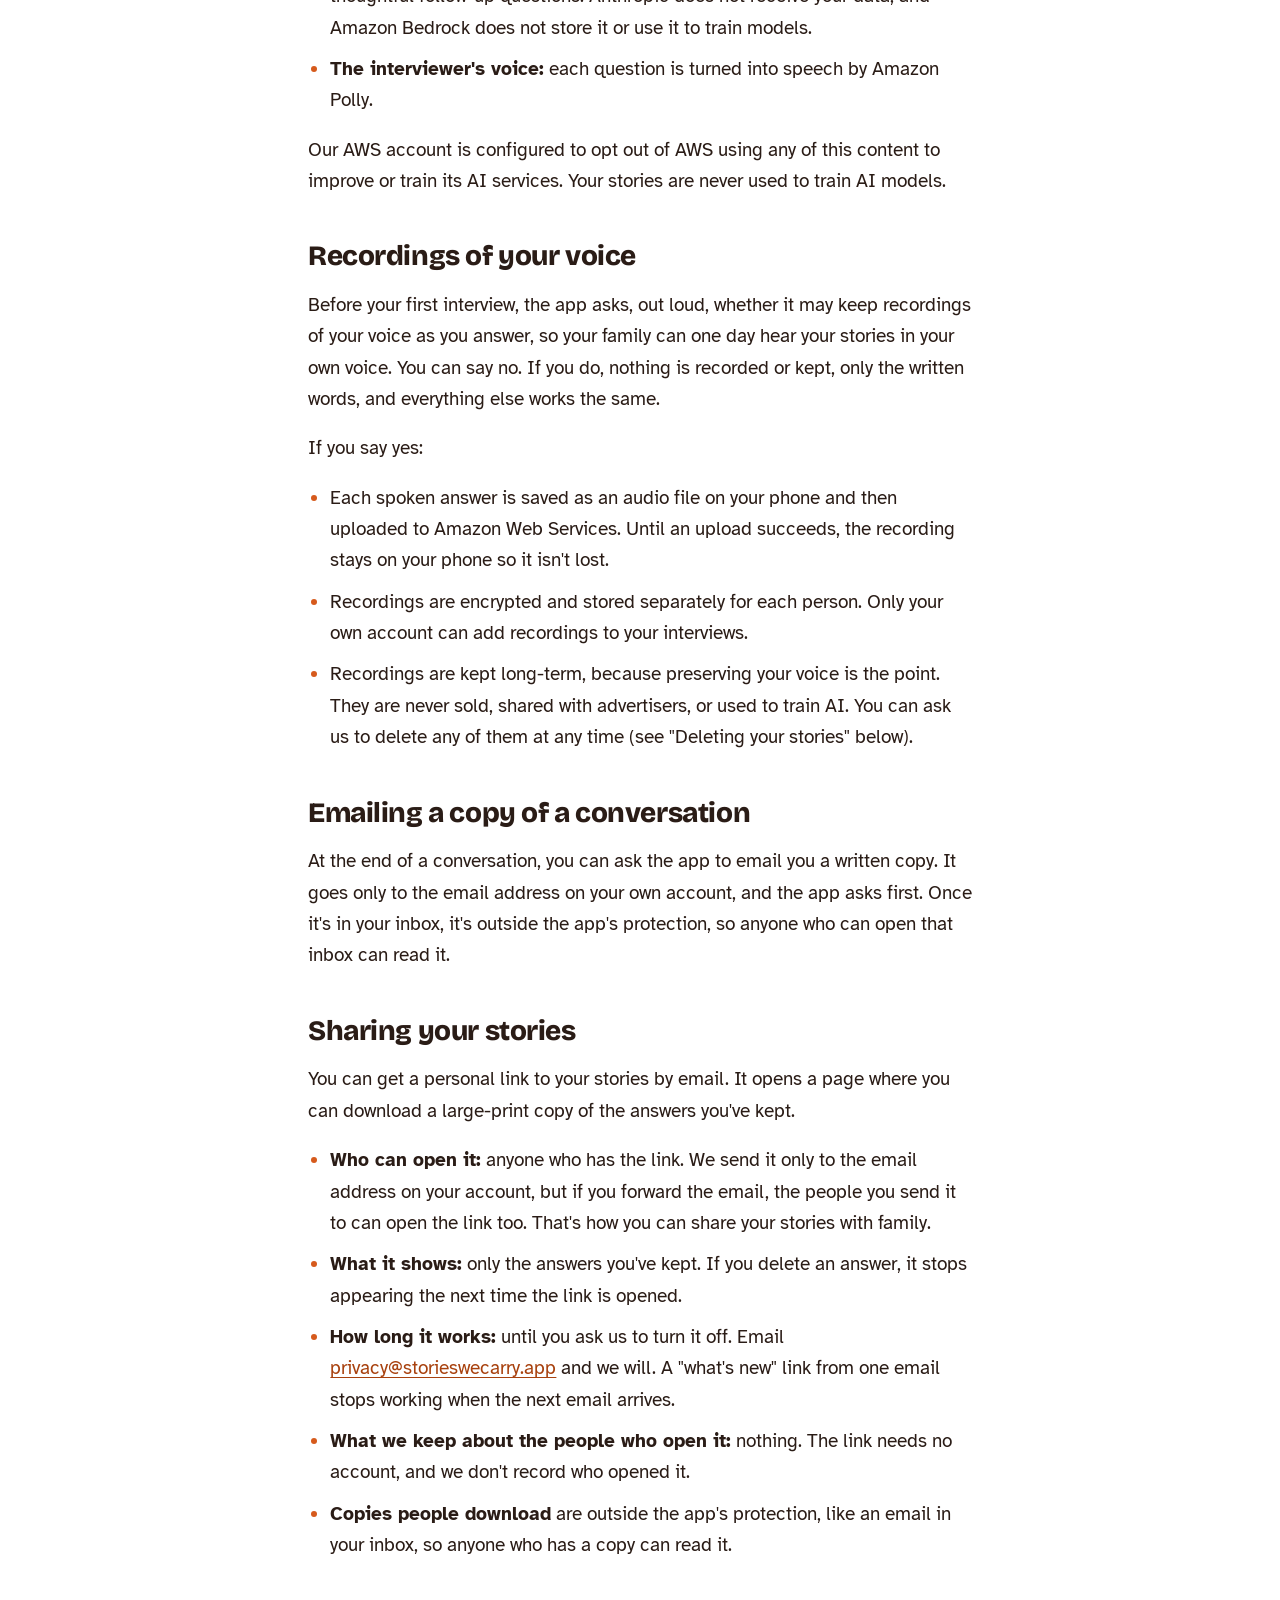
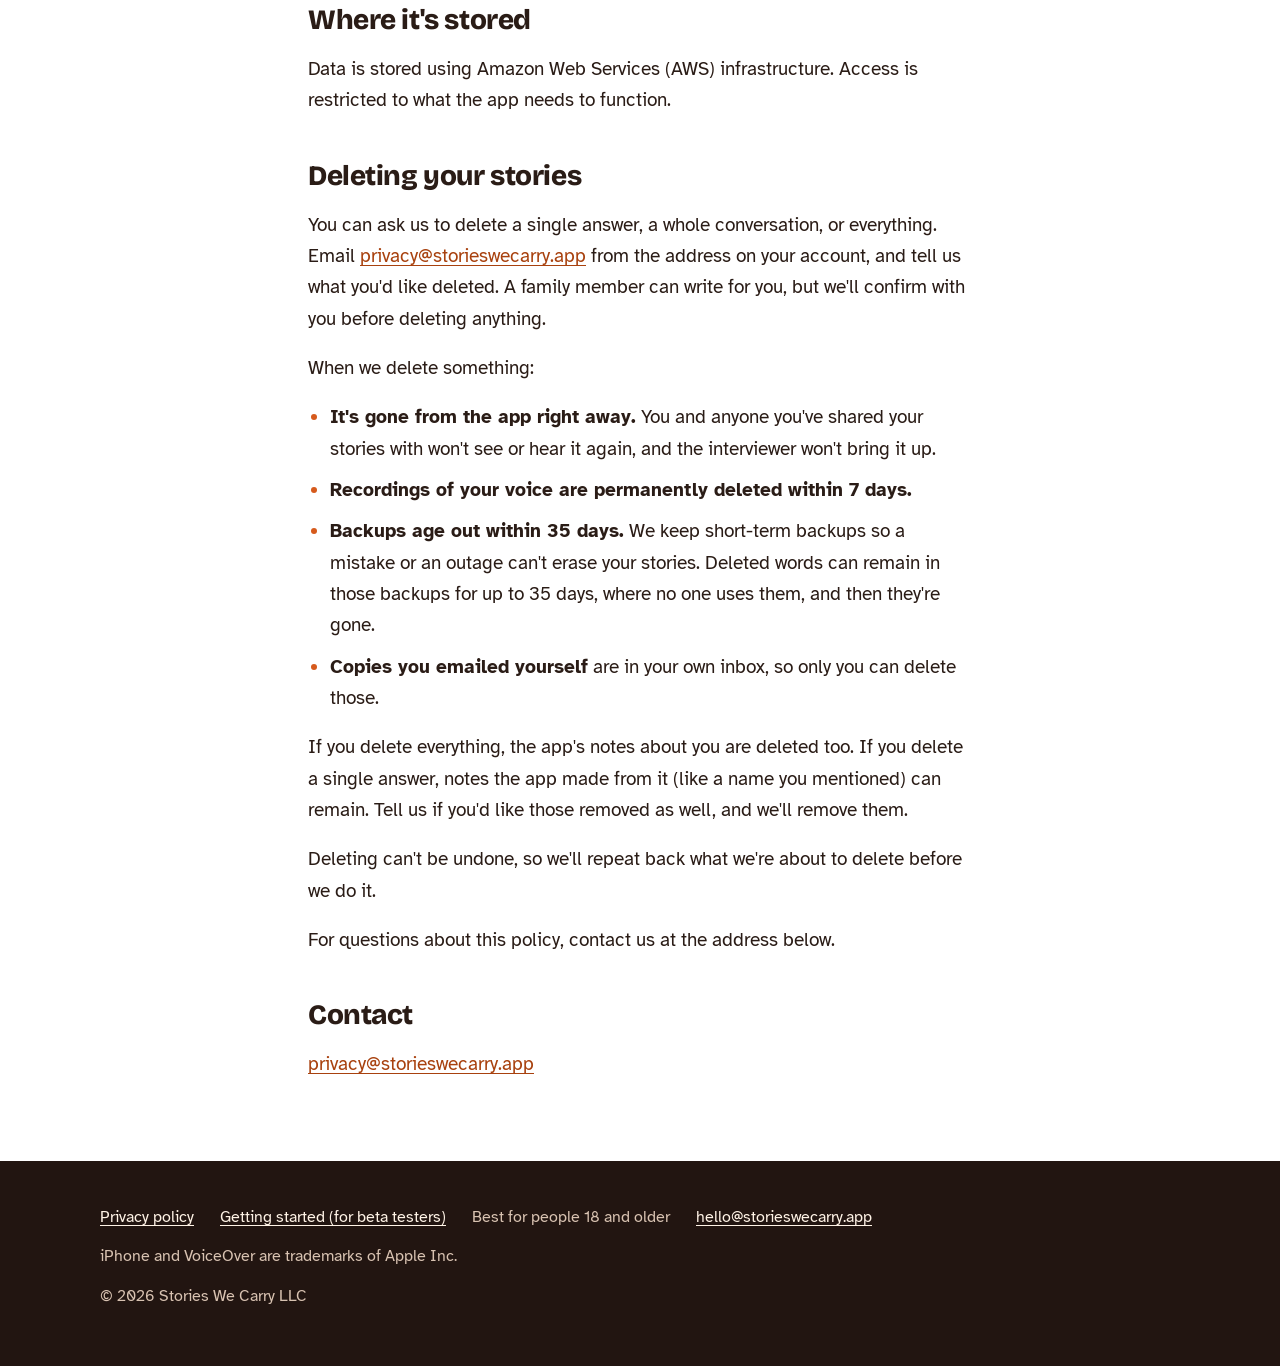
==== commit 1016a531: "Privacy policy: add "Sharing your stories" (section 1, decided 10-23) Co-Authored-By: Claude Opus 5." ====
--- a/privacy/index.html
+++ b/privacy/index.html
@@ -34,7 +34,7 @@
 
 
 <h1>Privacy Policy</h1>
-<p class="sub">Last updated: October 4, 2026</p>
+<p class="sub">Last updated: October 23, 2026</p>
 
 <p>Stories We Carry is a small, independently-run app that helps people record their personal
 memories and stories through guided conversation. It is operated by Stories We Carry
@@ -107,6 +107,24 @@
 Once it's in your inbox, it's outside the app's protection, so anyone who can
 open that inbox can read it.</p>
 
+<h2>Sharing your stories</h2>
+<p>You can get a personal link to your stories by email. It opens a page where you can
+download a large-print copy of the answers you've kept.</p>
+<ul>
+  <li><strong>Who can open it:</strong> anyone who has the link. We send it only to the
+  email address on your account, but if you forward the email, the people you send it to
+  can open the link too. That's how you can share your stories with family.</li>
+  <li><strong>What it shows:</strong> only the answers you've kept. If you delete an
+  answer, it stops appearing the next time the link is opened.</li>
+  <li><strong>How long it works:</strong> until you ask us to turn it off. Email
+  <a href="mailto:privacy@storieswecarry.app">privacy@storieswecarry.app</a> and we will.
+  A "what's new" link from one email stops working when the next email arrives.</li>
+  <li><strong>What we keep about the people who open it:</strong> nothing. The link needs
+  no account, and we don't record who opened it.</li>
+  <li><strong>Copies people download</strong> are outside the app's protection, like an
+  email in your inbox, so anyone who has a copy can read it.</li>
+</ul>
+
 <h2>Where it's stored</h2>
 <p>Data is stored using Amazon Web Services (AWS) infrastructure. Access is
 restricted to what the app needs to function.</p>
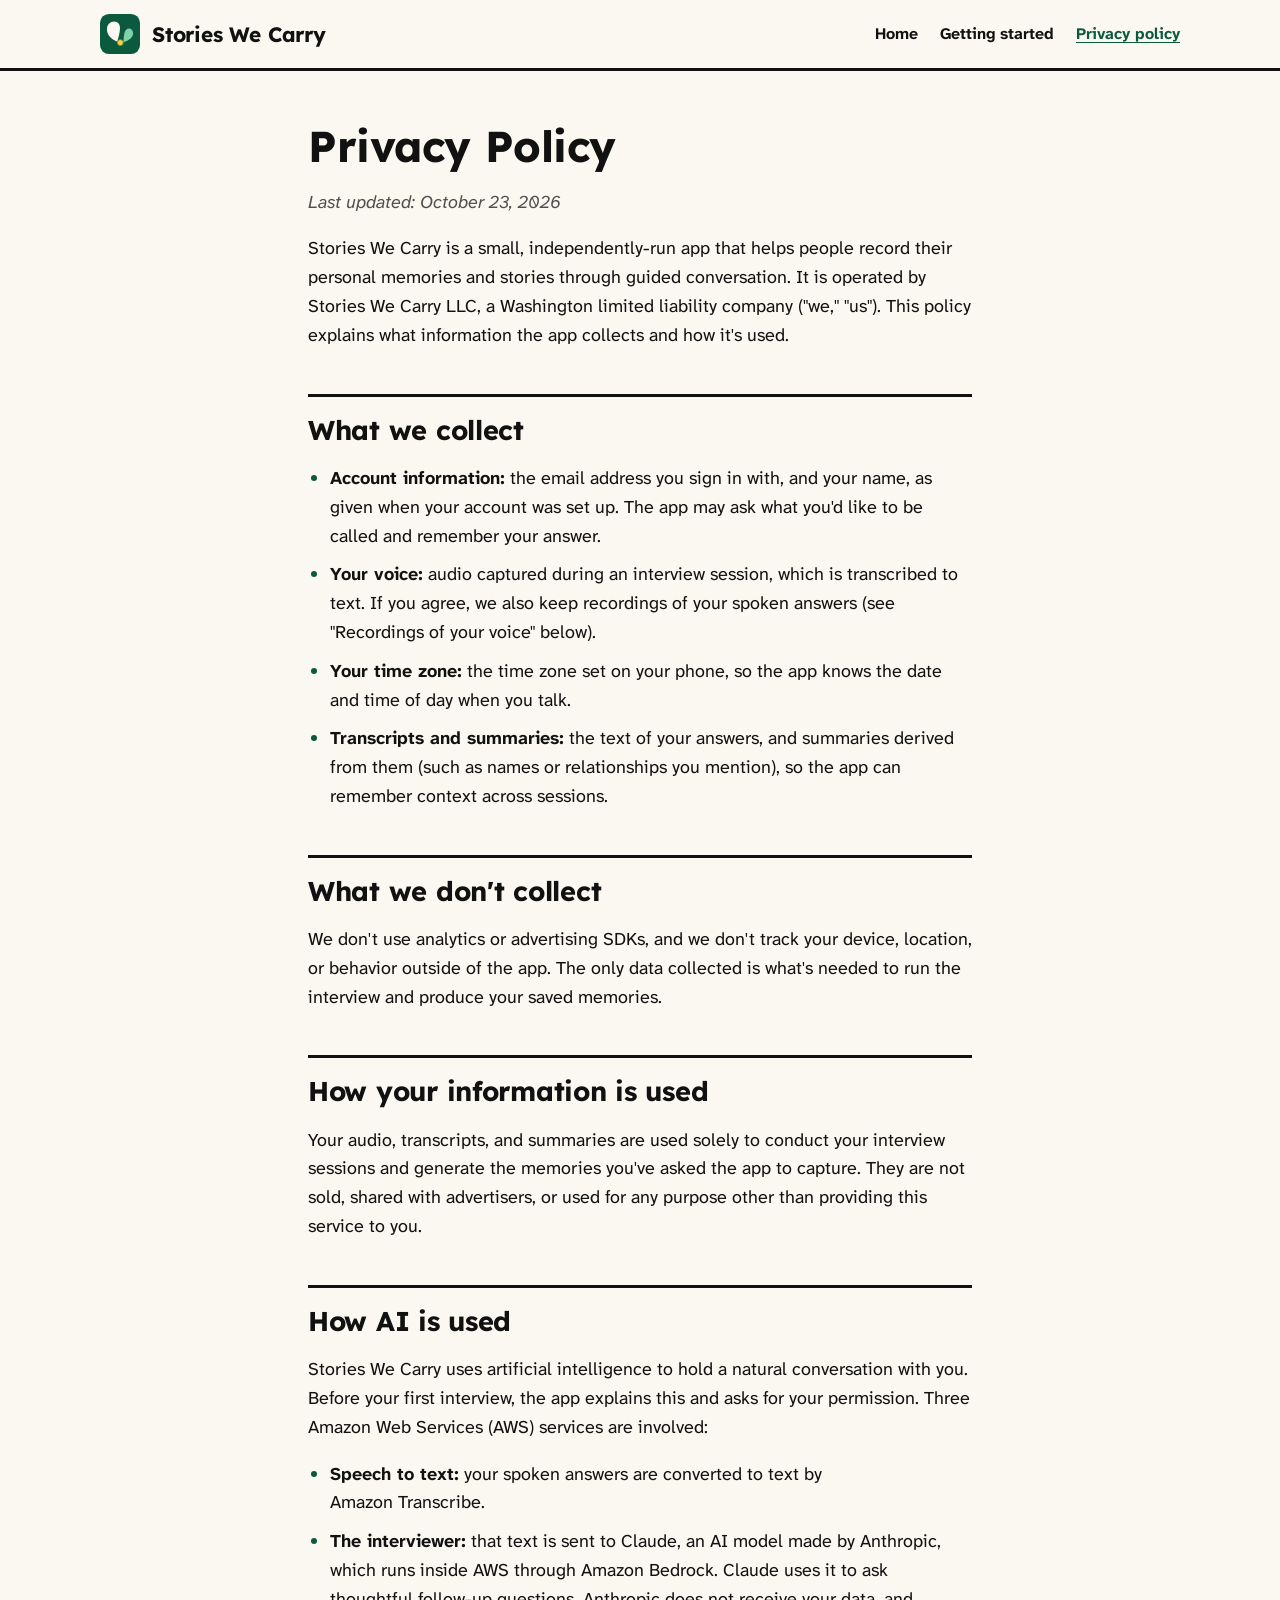
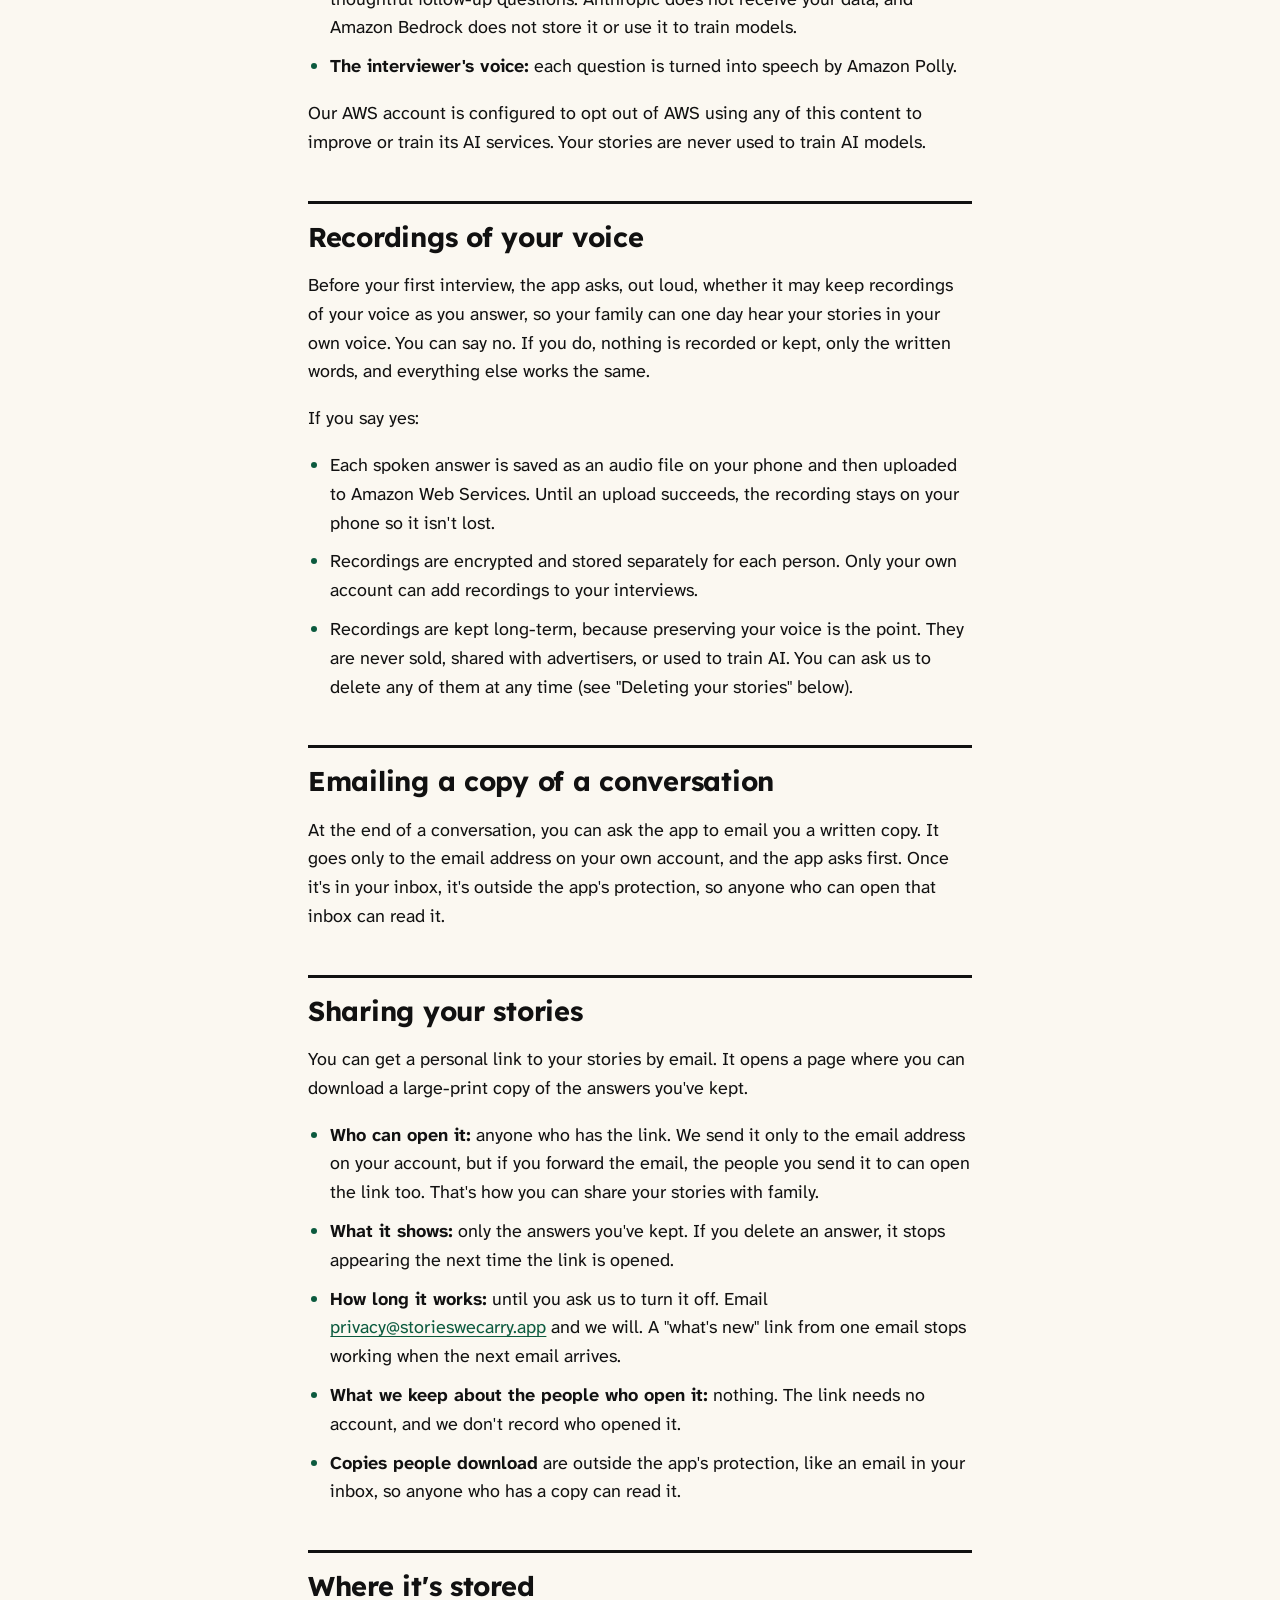
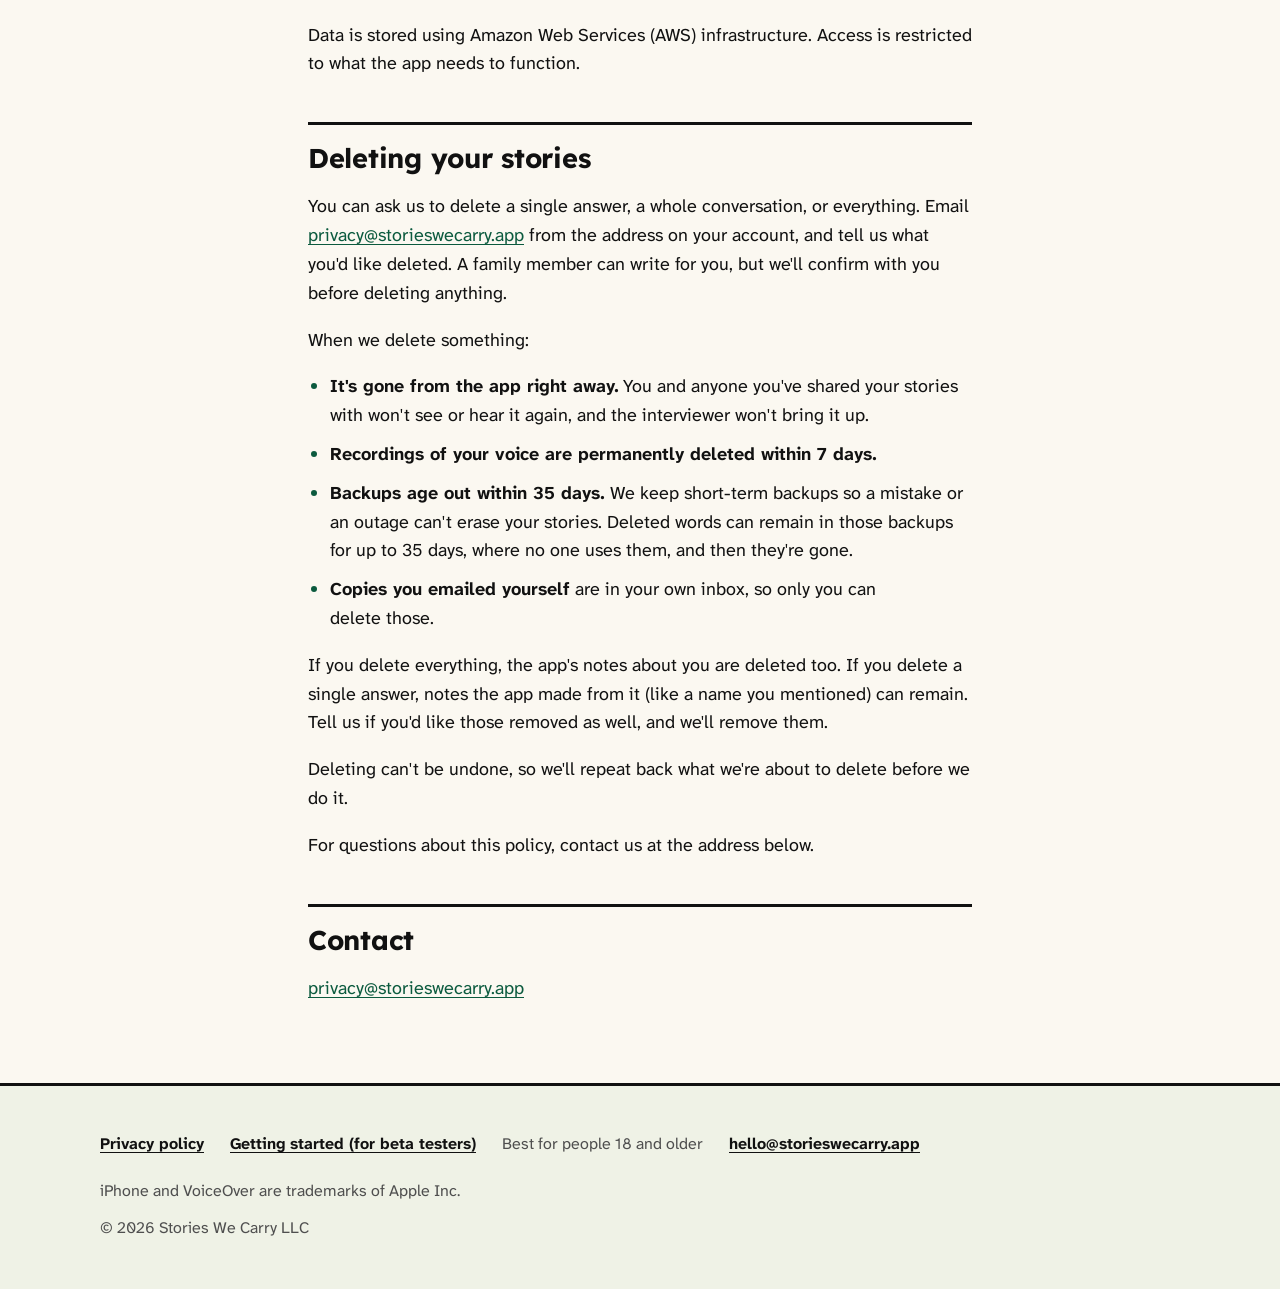
==== commit 0cd64538: "Restyle the site to Clear Day, modified, with the Turned Hearts mark - Cream page, panel, near-black" ====
--- a/privacy/index.html
+++ b/privacy/index.html
@@ -4,12 +4,15 @@
 <meta charset="UTF-8">
 <title>Privacy Policy · Stories We Carry</title>
 <meta name="viewport" content="width=device-width, initial-scale=1">
-<link rel="icon" href="data:image/svg+xml,%3Csvg%20xmlns%3D%22http%3A//www.w3.org/2000/svg%22%20viewBox%3D%220%200%2060%2070%22%3E%3Cpath%20d%3D%22M31%202%20C44%2012%2058%2024%2058%2036%20C58%2050%2044%2060%2029%2068%20C14%2060%202%2050%202%2036%20C2%2024%2017%2012%2031%202Z%22%20fill%3D%22%23D65A1C%22/%3E%3Cpath%20d%3D%22M30%2018%20C39%2025%2048%2032%2048%2040%20C48%2050%2039%2058%2030%2064%20C20%2058%2011%2050%2011%2040%20C11%2032%2021%2025%2030%2018Z%22%20fill%3D%22%23F29A2E%22/%3E%3Cpath%20d%3D%22M28%2033%20C34%2038%2040%2043%2040%2048%20C40%2055%2034%2060%2029%2064%20C23%2060%2017%2055%2017%2048%20C17%2043%2023%2038%2028%2033Z%22%20fill%3D%22%23FFCB6E%22/%3E%3C/svg%3E">
+<link rel="icon" href="/assets/mark-32.png" type="image/png" sizes="32x32">
+<link rel="icon" href="/assets/favicon.svg" type="image/svg+xml">
+<link rel="apple-touch-icon" href="/assets/apple-touch-icon.png">
 <link rel="preconnect" href="https://fonts.googleapis.com">
 <link rel="preconnect" href="https://fonts.gstatic.com" crossorigin>
-<link rel="stylesheet" href="https://fonts.googleapis.com/css2?family=Atkinson+Hyperlegible:ital,wght@0,400;0,700;1,400&family=Bricolage+Grotesque:opsz,wght@12..96,500;12..96,700;12..96,800&display=swap">
+<link rel="stylesheet" href="https://fonts.googleapis.com/css2?family=Atkinson+Hyperlegible+Next:ital,wght@0,400;0,700;1,400&family=Lexend:wght@700&display=swap">
 <link rel="stylesheet" href="/assets/site.css">
-<meta name="theme-color" content="#221511">
+<meta name="theme-color" content="#FBF8F1" media="(prefers-color-scheme: light)">
+<meta name="theme-color" content="#121412" media="(prefers-color-scheme: dark)">
 </head>
 <body>
 <a class="skip" href="#main">Skip to main content</a>
@@ -17,7 +20,7 @@
   <header class="top">
     <div class="shell">
       <a class="wordmark" href="https://storieswecarry.app/">
-        <svg viewBox="0 0 60 70" aria-hidden="true"><path d="M31 2 C44 12 58 24 58 36 C58 50 44 60 29 68 C14 60 2 50 2 36 C2 24 17 12 31 2Z" fill="#D65A1C"/><path d="M30 18 C39 25 48 32 48 40 C48 50 39 58 30 64 C20 58 11 50 11 40 C11 32 21 25 30 18Z" fill="#F29A2E"/><path d="M28 33 C34 38 40 43 40 48 C40 55 34 60 29 64 C23 60 17 55 17 48 C17 43 23 38 28 33Z" fill="#FFCB6E"/></svg>
+        <picture><source srcset="/assets/mark-dark.svg" media="(prefers-color-scheme: dark)"><img src="/assets/mark.svg" alt="" width="40" height="40"></picture>
         Stories We Carry
       </a>
       <nav aria-label="Site">
--- a/assets/site.css
+++ b/assets/site.css
@@ -1,165 +1,94 @@
-/* Layout: the app icon's world. Dark ember bands (hero, voice, footer) around plain white reading sections; one committed look in every theme. */
+/* Look: Clear Day, modified (founder 2026-11-02). Cream page, one deep green for actions,
+   heavy rules instead of shadows, black ring + yellow halo for focus; soft-gold dark mode.
+   "Say this" (.say) marks words the storyteller can say or tap in the app. */
 :root{
-  --espresso:#221511; --rust:#8E3F17; --ember:#D65A1C; --amber:#F29A2E; --glow:#FFCB6E;
-  --paper:#FFFFFF; --ink:#2A1C16; --muted:#6A574C; --rule:#E7DCD3; --warm:#F7F1EC;
-  --on-dark:#FFF3E6; --on-dark-muted:#D8C2B1; --link:#A8410E;
-  --display:"Bricolage Grotesque","Avenir Next","Segoe UI",system-ui,sans-serif;
-  --body:"Atkinson Hyperlegible",system-ui,-apple-system,"Segoe UI",sans-serif;
-  color-scheme:light;
+  --page:#FBF8F1; --panel:#EFF2E6; --text:#111111; --quiet:#4F4F4F;
+  --action:#0B5A3E; --on-action:#FBF8F1; --rule:#111111; --hair:#C9CCBF;
+  --say-bg:#FFF1B8; --say-text:#111111; --say-line:transparent;
+  --ring:#111111; --halo:#FFD23F;
+  --display:"Lexend",system-ui,-apple-system,"Segoe UI",sans-serif;
+  --body:"Atkinson Hyperlegible Next","Atkinson Hyperlegible",system-ui,-apple-system,"Segoe UI",sans-serif;
+  color-scheme:light dark;
+}
+@media (prefers-color-scheme:dark){
+  :root{
+    --page:#121412; --panel:#1B201C; --text:#F2F4F2; --quiet:#C9CFCA;
+    --action:#7FD1A8; --on-action:#121412; --rule:#7E8B82; --hair:#3A423C;
+    --say-bg:#2A2716; --say-text:#F2D58A; --say-line:#E9C46A;
+    --ring:#121412; --halo:#E9C46A;
+  }
 }
 *{box-sizing:border-box}
 html{scroll-behavior:smooth}
-body{margin:0;background:var(--paper);color:var(--ink);font:400 1.1875rem/1.65 var(--body);-webkit-text-size-adjust:100%}
-a{color:var(--link);text-underline-offset:3px;text-decoration-thickness:1px}
+body{margin:0;background:var(--page);color:var(--text);font:400 1.125rem/1.6 var(--body);-webkit-text-size-adjust:100%}
+a{color:var(--action);text-underline-offset:3px;text-decoration-thickness:1px}
 a:hover{text-decoration-thickness:2px}
-:focus-visible{outline:3px solid var(--amber);outline-offset:3px;border-radius:3px}
-h1,h2,h3{font-family:var(--display);margin:0;text-wrap:balance;letter-spacing:-.015em;color:var(--ink)}
-h1{font-size:clamp(2.5rem,6vw,4.4rem);line-height:1.02;font-weight:800}
-h2{font-size:clamp(1.8rem,3.4vw,2.6rem);line-height:1.1;font-weight:800}
-h3{font-size:1.3rem;line-height:1.25;font-weight:700}
+:focus-visible{outline:3px solid var(--ring);outline-offset:0;box-shadow:0 0 0 7px var(--halo);border-radius:2px}
+h1,h2,h3{font-family:var(--display);font-weight:700;margin:0;text-wrap:balance;letter-spacing:-.01em;color:var(--text)}
+p,li,dd{text-wrap:pretty}
+h1{font-size:clamp(2.1rem,5.4vw,3.8rem);line-height:1.08}
+h2{font-size:clamp(1.6rem,3.2vw,2.3rem);line-height:1.15}
+h3{font-size:1.25rem;line-height:1.3}
 p{margin:0}
-.skip{position:absolute;left:16px;top:-60px;background:var(--glow);color:var(--espresso);padding:10px 14px;border-radius:4px;font-weight:700;z-index:10}
+.say{background:var(--say-bg);color:var(--say-text);font-weight:700;padding:0 .12em;border-radius:3px;text-decoration:underline 1px var(--say-line);text-underline-offset:4px;-webkit-box-decoration-break:clone;box-decoration-break:clone}
+.skip{position:absolute;left:16px;top:-80px;background:var(--halo);color:#111111;padding:12px 16px;min-height:44px;border:3px solid #111111;font-weight:700;z-index:10}
 .skip:focus{top:12px}
 .shell{max-width:1120px;margin:0 auto;padding-inline:20px}
-section.block{padding-block:84px}
 
-/* dark bands take the icon's gradient */
-.dark{background:linear-gradient(180deg,var(--espresso) 0%,#3A1F14 55%,var(--rust) 130%);color:var(--on-dark)}
-.dark h1,.dark h2,.dark h3{color:var(--on-dark)}
-.dark a{color:var(--glow)}
+/* header: plain, on the page, a heavy rule below */
+.dark.slim{border-bottom:3px solid var(--rule)}
+header.top .shell{display:flex;flex-wrap:wrap;align-items:center;justify-content:space-between;gap:6px 28px;padding-block:12px}
+.wordmark{display:inline-flex;align-items:center;gap:12px;min-height:44px;font:700 1.3rem/1 var(--display);color:var(--text);text-decoration:none;letter-spacing:-.01em}
+.wordmark img{width:40px;height:40px;flex:none;display:block}
+.wordmark picture{display:block;flex:none}
+nav ul{list-style:none;margin:0;padding:0;display:flex;flex-wrap:wrap;gap:0 22px;font-size:1rem}
+header.top nav a{display:inline-flex;align-items:center;min-height:44px;color:var(--text);text-decoration:none;font-weight:700}
+header.top nav a:hover{text-decoration:underline}
+header.top nav a.privacy{color:var(--action);text-decoration:underline}
 
-/* header sits inside the hero band */
-header.top .shell{display:flex;flex-wrap:wrap;align-items:center;justify-content:space-between;gap:14px 28px;padding-block:22px}
-.wordmark{display:inline-flex;align-items:center;gap:10px;font:700 1.3rem/1 var(--display);color:var(--on-dark);text-decoration:none;letter-spacing:-.01em}
-.dark a.wordmark{color:var(--on-dark)}
-.wordmark svg{width:26px;height:30px;flex:none}
-nav ul{list-style:none;margin:0;padding:0;display:flex;flex-wrap:wrap;gap:6px 24px;font-size:1rem}
-header.top nav a{color:var(--on-dark);text-decoration:none}
-header.top nav a:hover{text-decoration:underline}
-header.top nav a.privacy{color:var(--glow);text-decoration:underline}
-
-/* hero */
-.hero .shell.body{display:grid;grid-template-columns:minmax(0,1.15fr) minmax(0,.85fr);gap:56px;align-items:end;padding-block:48px 96px}
-.hero-copy{display:flex;flex-direction:column;gap:26px;min-width:0}
-.hero h1 em{font-style:normal;color:var(--glow)}
-.lede{font-size:1.3rem;line-height:1.55;color:var(--on-dark);max-width:34ch}
-.lede strong{color:var(--glow)}
-.cta-row{display:flex;flex-wrap:wrap;gap:12px 20px;align-items:center}
-.btn{display:inline-block;background:var(--glow);color:var(--espresso);font:700 1.05rem/1 var(--body);padding:17px 24px;border-radius:4px;text-decoration:none}
-.dark a.btn{color:var(--espresso)}
-.btn:hover{background:#FFD98F;text-decoration:none}
-.aside{color:var(--on-dark-muted);font-size:1rem}
-
-/* the spoken exchange: a transcript, lines ruled like a notebook */
-.exchange{margin:0;display:flex;flex-direction:column;min-width:0;border-left:3px solid var(--ember);padding-left:22px}
-.exchange .cap{font-size:.95rem;color:var(--on-dark-muted);font-style:italic;padding-bottom:10px}
-.turn{padding-block:12px;border-top:1px solid rgba(255,243,230,.14);display:flex;flex-direction:column;gap:2px}
-.who{font:700 .95rem/1.3 var(--display);color:var(--on-dark-muted)}
-.app .who{color:var(--amber)}
-.said{font-size:1.1rem;line-height:1.5;color:var(--on-dark)}
-.spell{font-weight:700;letter-spacing:.14em}
-
-/* how it works */
-.intro{display:flex;flex-direction:column;gap:14px;max-width:44rem}
-.intro p{color:var(--muted);font-size:1.2rem}
-.features{display:grid;grid-template-columns:repeat(2,minmax(0,1fr));gap:48px 64px;margin-top:52px}
-.feature{display:flex;flex-direction:column;gap:10px;min-width:0}
-.feature h3{display:flex;gap:12px;align-items:baseline}
-.feature h3::before{content:"";flex:none;width:10px;height:10px;border-radius:50% 50% 50% 0;transform:rotate(-45deg) translateY(-2px);background:var(--ember)}
-.feature p{max-width:62ch}
-.topics{margin-top:56px;border-top:1px solid var(--rule);padding-top:28px;display:grid;grid-template-columns:minmax(0,1fr) minmax(0,1.6fr);gap:20px 48px}
-.topics > div{display:flex;flex-direction:column;gap:10px;min-width:0}
-.topics p{max-width:40ch}
-.topics ol{margin:0;padding:0;list-style:none;columns:2;column-gap:40px;font:500 1.15rem/1.3 var(--display)}
-.topics li{padding-block:9px;border-bottom:1px solid var(--rule);break-inside:avoid}
-
-/* voice */
-.voice .shell{display:grid;grid-template-columns:minmax(0,1.2fr) minmax(0,.8fr);gap:64px;align-items:start}
-.voice blockquote{margin:0;display:flex;flex-direction:column;gap:20px;min-width:0}
-.voice blockquote p{font:700 clamp(1.7rem,3.3vw,2.5rem)/1.2 var(--display);color:var(--on-dark);text-wrap:pretty;letter-spacing:-.01em}
-.voice blockquote p span{color:var(--glow)}
-.voice cite{font:400 1rem/1.3 var(--body);font-style:normal;color:var(--on-dark-muted)}
-.voice .facts{display:flex;flex-direction:column;gap:16px;min-width:0}
-.voice .facts h2{font-size:clamp(1.5rem,2.6vw,1.95rem)}
-.voice .facts p{color:var(--on-dark)}
-.planned{border-top:1px solid rgba(255,243,230,.18);padding-top:16px;display:flex;flex-direction:column;gap:6px}
-.planned strong{font-family:var(--display);color:var(--glow)}
-
-/* archive / faq */
-.split{display:grid;grid-template-columns:minmax(0,1fr) minmax(0,1fr);gap:56px}
-.split > div{display:flex;flex-direction:column;gap:16px;min-width:0}
-dl.faq{margin:0;display:flex;flex-direction:column}
-dl.faq > div{padding-block:16px;border-top:1px solid var(--rule)}
-dl.faq > div:last-child{border-bottom:1px solid var(--rule)}
-dl.faq dt{font:700 1.1rem/1.3 var(--display)}
-dl.faq dd{margin:6px 0 0}
-
-/* get involved */
-.involve{background:var(--warm)}
-.audiences{display:grid;grid-template-columns:repeat(3,minmax(0,1fr));margin-top:44px;border-top:2px solid var(--ink)}
-.aud{padding:26px 28px 8px 0;display:flex;flex-direction:column;gap:12px;min-width:0;scroll-margin-top:24px}
-.aud + .aud{padding-left:28px;border-left:1px solid var(--rule)}
-.aud:target h3{background:linear-gradient(transparent 60%,rgba(242,154,46,.35) 60%)}
-.aud p{font-size:1.05rem}
-.contact{margin-top:40px;padding-top:28px;border-top:1px solid var(--rule);display:flex;flex-wrap:wrap;gap:12px 24px;align-items:center}
-.contact .addr{font:700 clamp(1.3rem,2.6vw,1.7rem)/1.2 var(--display);color:var(--ink);word-break:break-all}
-.copy{font:700 .9rem/1 var(--body);background:var(--ink);color:var(--paper);border:0;border-radius:4px;padding:11px 14px;cursor:pointer}
-.copy[data-done]{background:var(--ember)}
-.contact .hint{color:var(--muted);font-size:1rem;flex-basis:100%}
-
-/* founder note */
-.note{max-width:44rem;display:flex;flex-direction:column;gap:18px}
-.note p{font-size:1.2rem}
-.note .sig{font:700 1.05rem/1.3 var(--display)}
-.note .faith{color:var(--muted);font-style:italic;font-size:1.12rem}
-.name{margin-top:14px;border-left:3px solid var(--ember);padding-left:22px;display:flex;flex-direction:column;gap:10px}
+/* buttons */
+.btn{display:inline-flex;align-items:center;min-height:48px;background:var(--action);color:var(--on-action);font:700 1.05rem/1.2 var(--display);padding:12px 24px;border:3px solid var(--action);border-radius:6px;text-decoration:none}
+.btn:hover{background:var(--text);border-color:var(--text);color:var(--page)}
+.btn-line{display:inline-flex;align-items:center;min-height:48px;border:3px solid var(--text);color:var(--text);font:700 1rem/1.2 var(--display);padding:10px 20px;border-radius:6px;text-decoration:none}
+.btn-line:hover{background:var(--text);color:var(--page)}
 
 /* footer */
-footer.site{background:var(--espresso);color:var(--on-dark-muted);padding-block:44px 56px;font-size:.98rem}
-footer.site .shell{display:flex;flex-direction:column;gap:14px}
-footer.site ul{list-style:none;margin:0;padding:0;display:flex;flex-wrap:wrap;gap:8px 26px}
-footer.site a{color:var(--on-dark)}
-
-@media (max-width:860px){
-  .hero .shell.body,.split,.voice .shell,.topics{grid-template-columns:1fr}
-  .hero .shell.body{gap:44px;padding-block:28px 64px}
-  .features{grid-template-columns:1fr;gap:36px}
-  .audiences{grid-template-columns:1fr}
-  .aud,.aud + .aud{padding:24px 0 16px;border-left:0}
-  .aud + .aud{border-top:1px solid var(--rule)}
-  section.block{padding-block:60px}
-}
-@media (max-width:480px){
-  body{font-size:1.125rem}
-  .shell{padding-inline:16px}
-  .topics ol{columns:1}
-}
-@media (prefers-reduced-motion:reduce){html{scroll-behavior:auto}}
-
-/* "your stories" + alternating warm bands */
-.band-warm{background:var(--warm)}
-.btn-line{display:inline-block;border:2px solid var(--ink);color:var(--ink);font:700 1rem/1 var(--body);padding:14px 20px;border-radius:4px;text-decoration:none}
-.btn-line:hover{background:var(--ink);color:var(--paper)}
+footer.site{background:var(--panel);color:var(--quiet);border-top:3px solid var(--rule);padding-block:36px 48px;font-size:1rem}
+footer.site .shell{display:flex;flex-direction:column;gap:12px}
+footer.site ul{list-style:none;margin:0;padding:0;display:flex;flex-wrap:wrap;gap:0 26px;align-items:center}
+footer.site li{min-height:44px;display:flex;align-items:center}
+footer.site a{color:var(--text);font-weight:700}
 
 /* plain reading pages: /start/ and /privacy/ */
-.slim .shell{padding-block:18px}
-.doc{max-width:44rem;margin:0 auto;padding:56px 20px 80px;display:flex;flex-direction:column;gap:18px}
-.doc h1{font-size:clamp(2rem,4.6vw,2.8rem)}
-.doc h2{font-size:clamp(1.4rem,2.6vw,1.75rem);margin-top:26px}
-.doc .sub{color:var(--muted);font-style:italic}
+.doc{max-width:44rem;margin:0 auto;padding:52px 20px 80px;display:flex;flex-direction:column;gap:18px}
+.doc h1{font-size:clamp(2rem,4.6vw,2.7rem)}
+.doc h2{font-size:clamp(1.4rem,2.6vw,1.7rem);margin-top:26px;padding-top:18px;border-top:3px solid var(--rule)}
+.doc h3{font-size:clamp(1.2rem,2.2vw,1.35rem);margin-top:18px}
+.doc .sub{color:var(--quiet);font-style:italic}
 .doc ol,.doc ul{margin:0;padding-left:1.4rem;display:flex;flex-direction:column;gap:10px}
-.doc li::marker{color:var(--ember);font-weight:700}
-.doc .box{background:var(--warm);border-left:4px solid var(--ember);border-radius:0 6px 6px 0;padding:6px 22px 18px;display:flex;flex-direction:column;gap:12px}
-.doc .box h2{margin-top:14px}
-.doc .stop{border:3px solid var(--ember);border-radius:8px;background:var(--warm);padding:6px 22px 20px;display:flex;flex-direction:column;gap:12px}
-.doc .stop h2{margin-top:14px;color:var(--rust)}
+.doc li::marker{color:var(--action);font-weight:700}
+.doc .box{background:var(--panel);border-left:6px solid var(--action);padding:6px 22px 18px;display:flex;flex-direction:column;gap:12px}
+.doc .box h2{margin-top:14px;padding-top:0;border-top:0}
+.doc .box > p:first-child{margin-top:12px}
+.doc .stop{border:3px solid var(--rule);background:var(--panel);padding:6px 22px 20px;display:flex;flex-direction:column;gap:12px}
+.doc .stop h2{margin-top:14px;padding-top:0;border-top:0}
 .doc .stop .stop-addr{font-size:1.3rem;font-weight:700;overflow-wrap:anywhere}
-@media (max-width:480px){.doc{padding:40px 16px 64px}}
 .doc > *{min-width:0}
 .doc ol.steps p{margin:0}
 .doc ol.steps > li > * + *{margin-top:10px}
-.doc .shot{display:block;width:100%;max-width:min(100%,22rem);height:auto;border-radius:12px;border:1px solid var(--rule)}
+.doc .shot{display:block;width:100%;max-width:min(100%,22rem);height:auto;border-radius:12px;border:2px solid var(--rule)}
 .doc .shot.wide{max-width:min(100%,26rem)}
 .doc .shot.narrow{max-width:min(100%,15rem)}
-.doc h3{font-size:clamp(1.2rem,2.2vw,1.4rem);margin-top:18px}
 .doc .addr-line{display:block;font-weight:700;overflow-wrap:anywhere;margin-block:4px}
+dl.faq{margin:0;display:flex;flex-direction:column}
+dl.faq > div{padding-block:16px;border-top:1px solid var(--hair)}
+dl.faq > div:first-child{border-top:3px solid var(--rule)}
+dl.faq > div:last-child{border-bottom:1px solid var(--hair)}
+dl.faq dt{font:700 1.1rem/1.35 var(--display)}
+dl.faq dd{margin:6px 0 0}
+
+@media (max-width:480px){
+  .shell{padding-inline:16px}
+  .doc{padding:36px 16px 64px}
+}
+@media (prefers-reduced-motion:reduce){html{scroll-behavior:auto}}
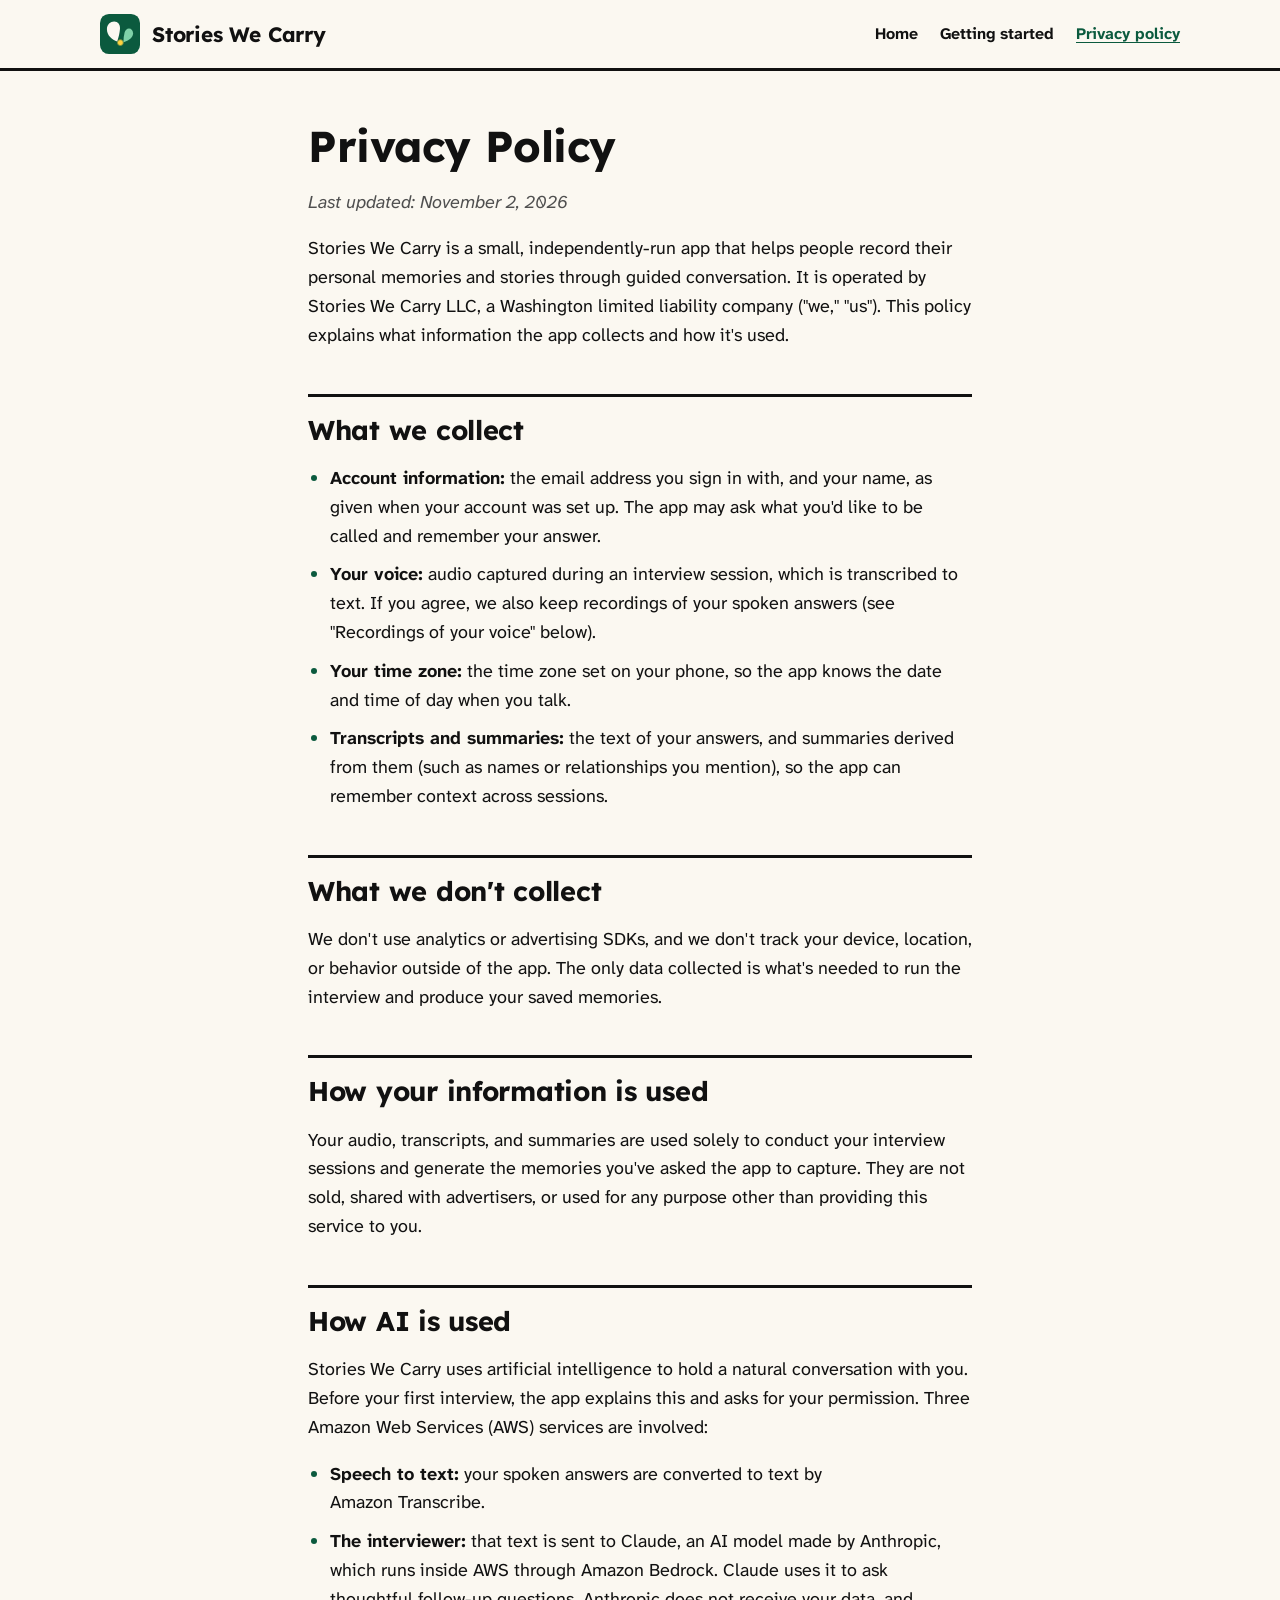
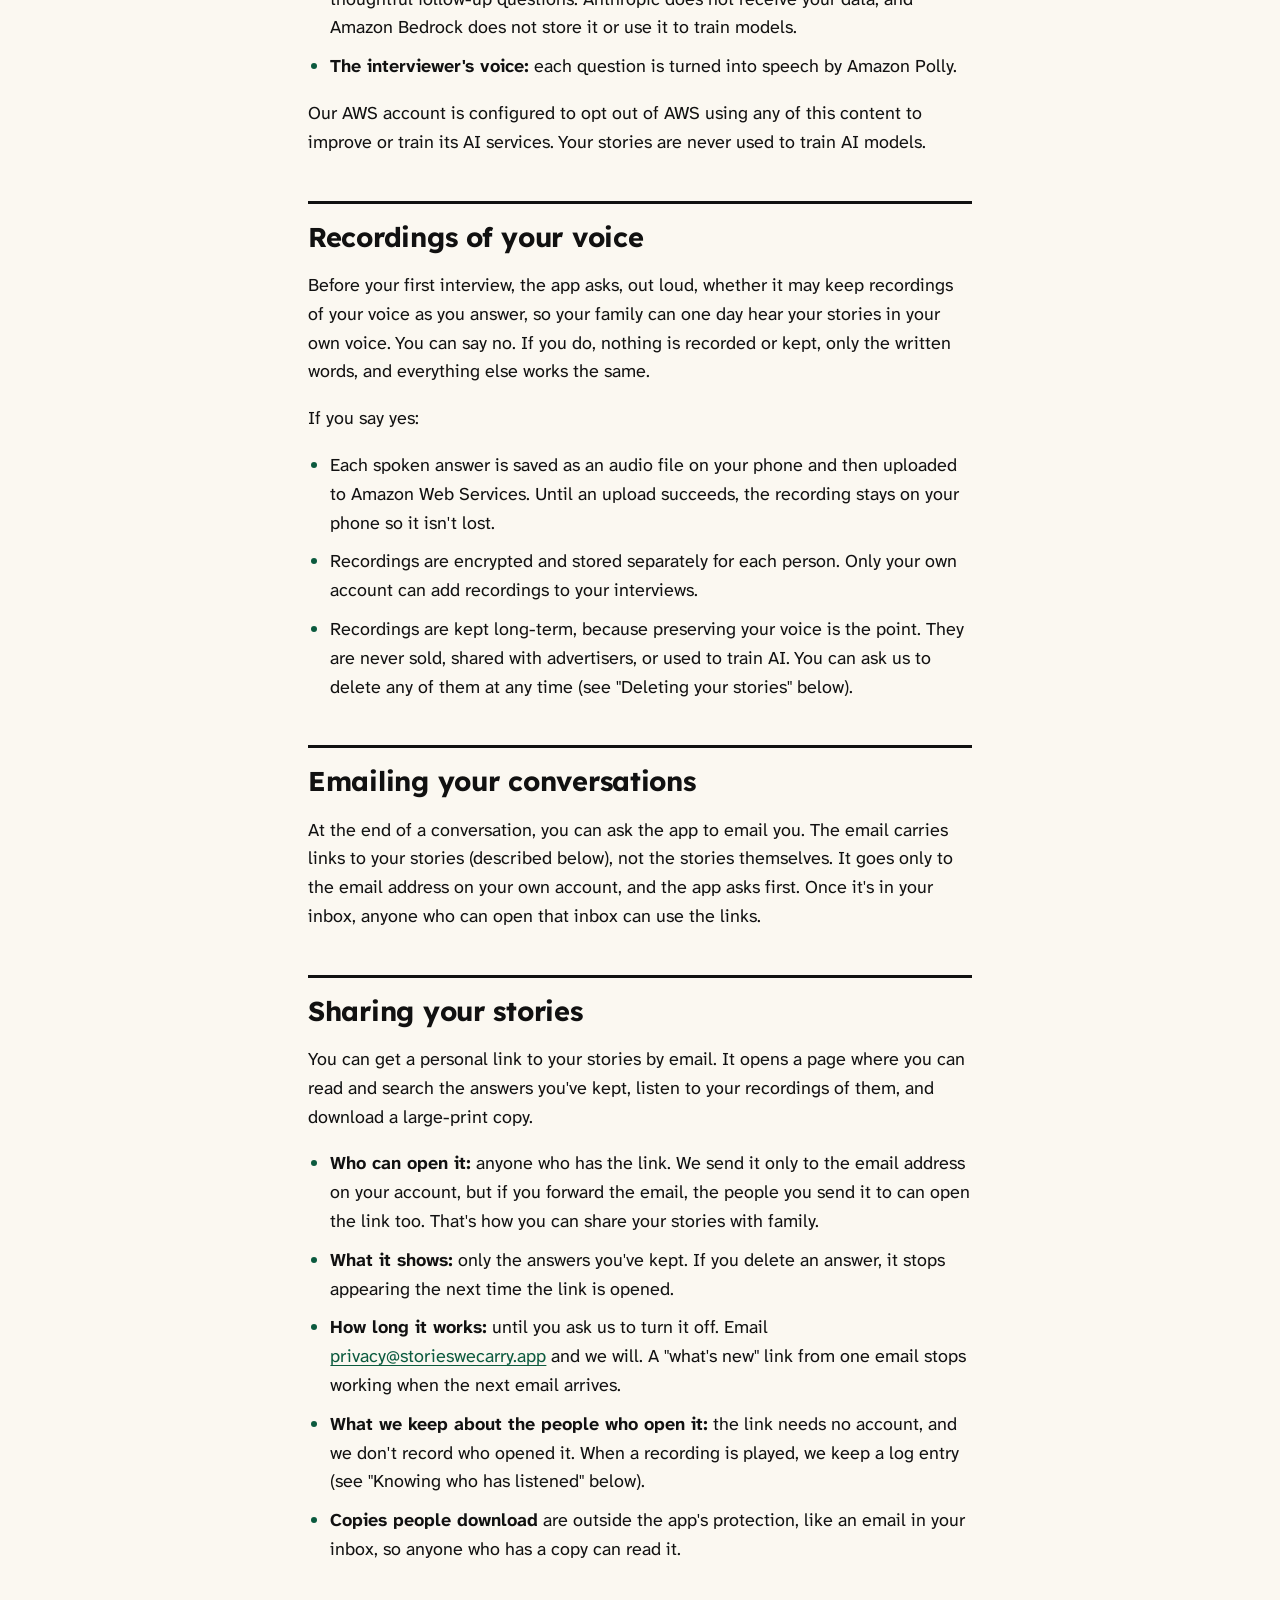
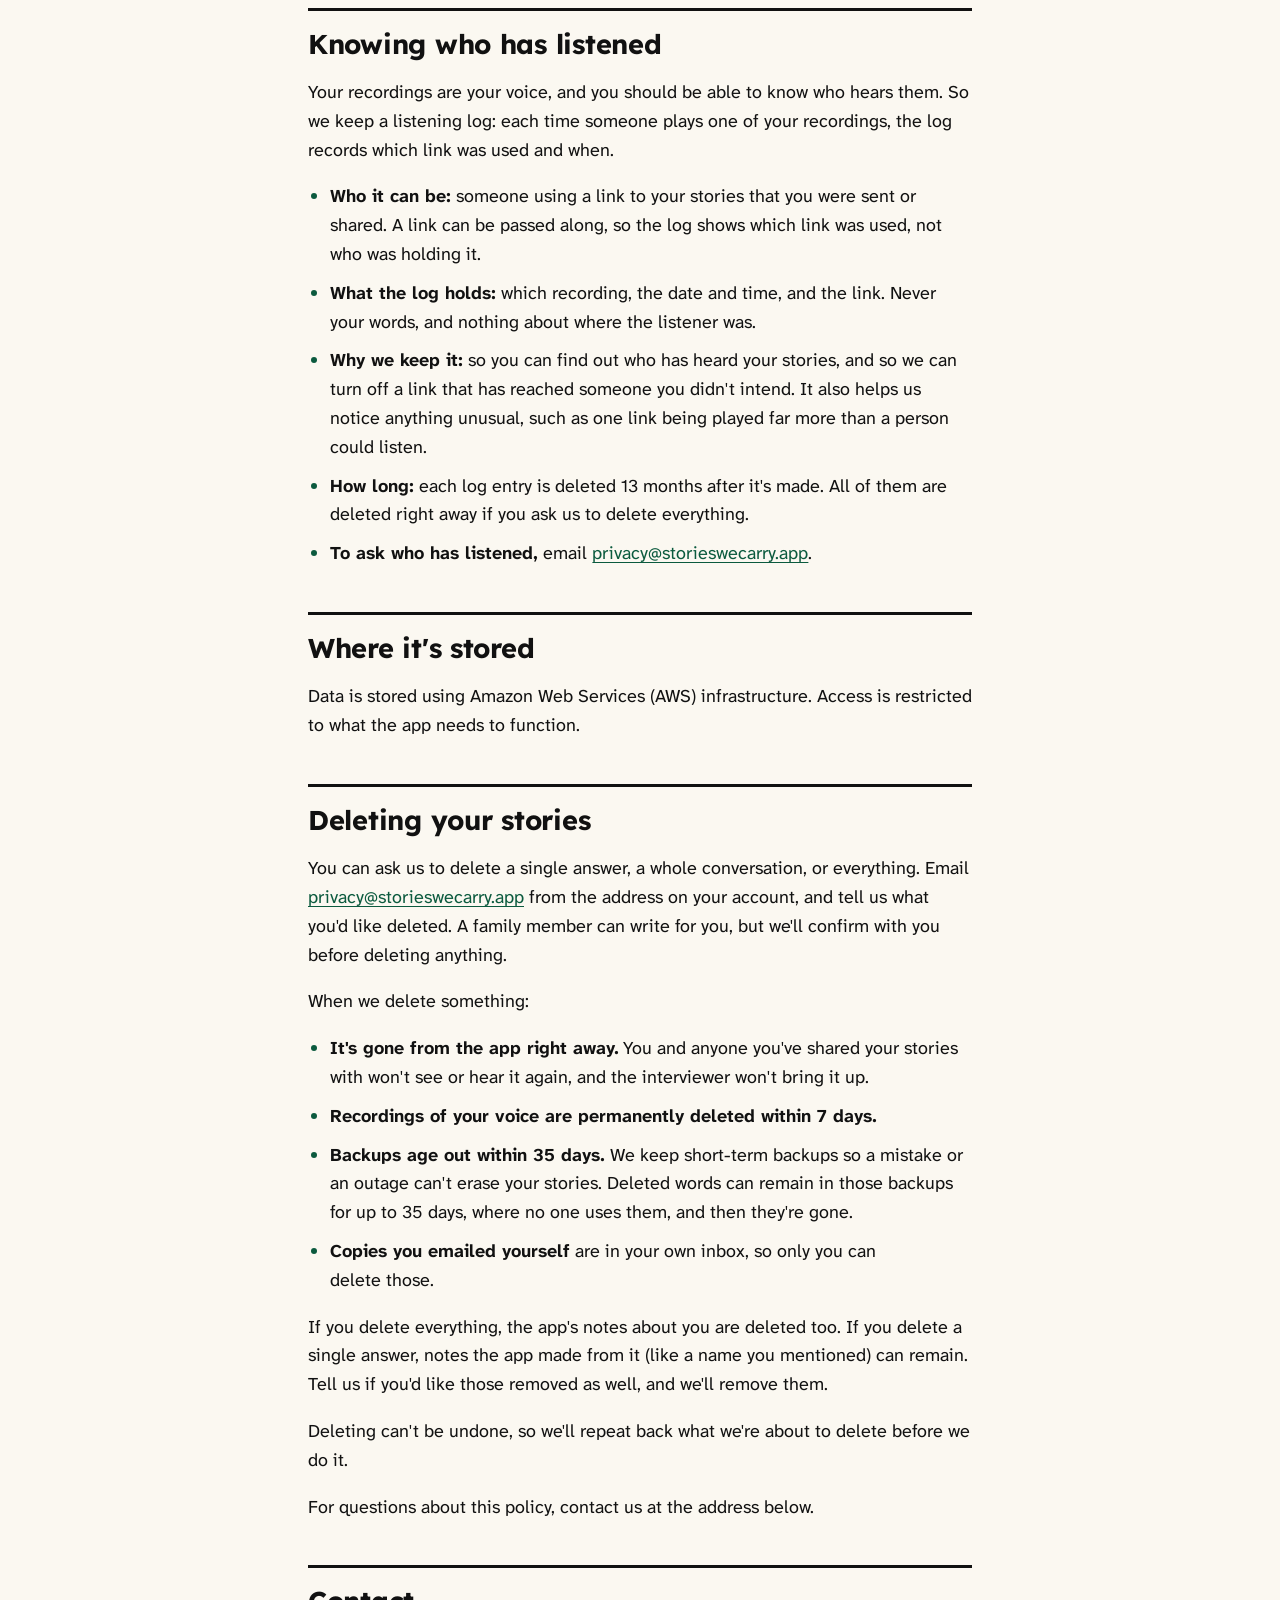
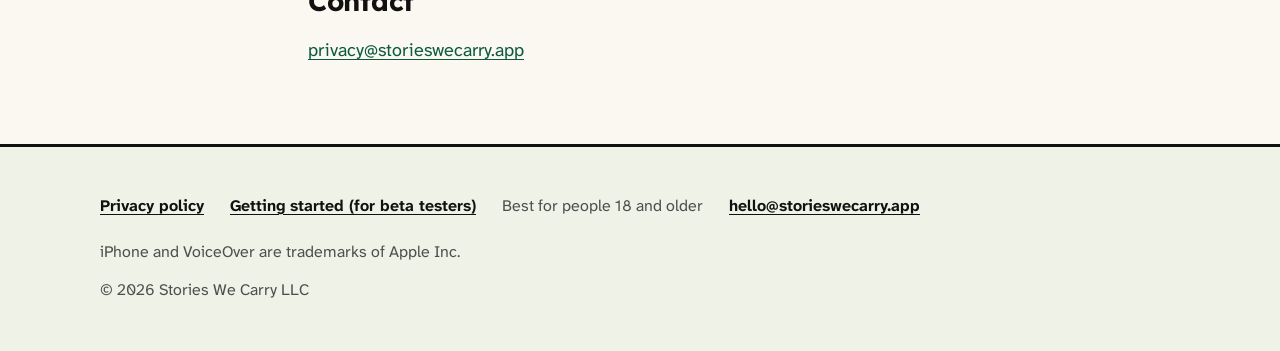
==== commit 10c36e12: "privacy: listening log section; links-only email (listening page live 11-02) Co-Authored-By: Claude " ====
--- a/privacy/index.html
+++ b/privacy/index.html
@@ -37,7 +37,7 @@
 
 
 <h1>Privacy Policy</h1>
-<p class="sub">Last updated: October 23, 2026</p>
+<p class="sub">Last updated: November 2, 2026</p>
 
 <p>Stories We Carry is a small, independently-run app that helps people record their personal
 memories and stories through guided conversation. It is operated by Stories We Carry
@@ -104,15 +104,16 @@
   ask us to delete any of them at any time (see "Deleting your stories" below).</li>
 </ul>
 
-<h2>Emailing a copy of a conversation</h2>
-<p>At the end of a conversation, you can ask the app to email you a written copy.
-It goes only to the email address on your own account, and the app asks first.
-Once it's in your inbox, it's outside the app's protection, so anyone who can
-open that inbox can read it.</p>
+<h2>Emailing your conversations</h2>
+<p>At the end of a conversation, you can ask the app to email you. The email carries
+links to your stories (described below), not the stories themselves. It goes only to the
+email address on your own account, and the app asks first. Once it's in your inbox,
+anyone who can open that inbox can use the links.</p>
 
 <h2>Sharing your stories</h2>
 <p>You can get a personal link to your stories by email. It opens a page where you can
-download a large-print copy of the answers you've kept.</p>
+read and search the answers you've kept, listen to your recordings of them, and download
+a large-print copy.</p>
 <ul>
   <li><strong>Who can open it:</strong> anyone who has the link. We send it only to the
   email address on your account, but if you forward the email, the people you send it to
@@ -122,10 +123,31 @@
   <li><strong>How long it works:</strong> until you ask us to turn it off. Email
   <a href="mailto:privacy@storieswecarry.app">privacy@storieswecarry.app</a> and we will.
   A "what's new" link from one email stops working when the next email arrives.</li>
-  <li><strong>What we keep about the people who open it:</strong> nothing. The link needs
-  no account, and we don't record who opened it.</li>
+  <li><strong>What we keep about the people who open it:</strong> the link needs no
+  account, and we don't record who opened it. When a recording is played, we keep a log
+  entry (see "Knowing who has listened" below).</li>
   <li><strong>Copies people download</strong> are outside the app's protection, like an
   email in your inbox, so anyone who has a copy can read it.</li>
+</ul>
+
+<h2>Knowing who has listened</h2>
+<p>Your recordings are your voice, and you should be able to know who hears them. So we
+keep a listening log: each time someone plays one of your recordings, the log records
+which link was used and when.</p>
+<ul>
+  <li><strong>Who it can be:</strong> someone using a link to your stories that you were
+  sent or shared. A link can be passed along, so the log shows which link was used, not
+  who was holding it.</li>
+  <li><strong>What the log holds:</strong> which recording, the date and time, and the link.
+  Never your words, and nothing about where the listener was.</li>
+  <li><strong>Why we keep it:</strong> so you can find out who has heard your stories, and so
+  we can turn off a link that has reached someone you didn't intend. It also helps us
+  notice anything unusual, such as one link being played far more than a person could
+  listen.</li>
+  <li><strong>How long:</strong> each log entry is deleted 13 months after it's made. All of
+  them are deleted right away if you ask us to delete everything.</li>
+  <li><strong>To ask who has listened,</strong> email
+  <a href="mailto:privacy@storieswecarry.app">privacy@storieswecarry.app</a>.</li>
 </ul>
 
 <h2>Where it's stored</h2>
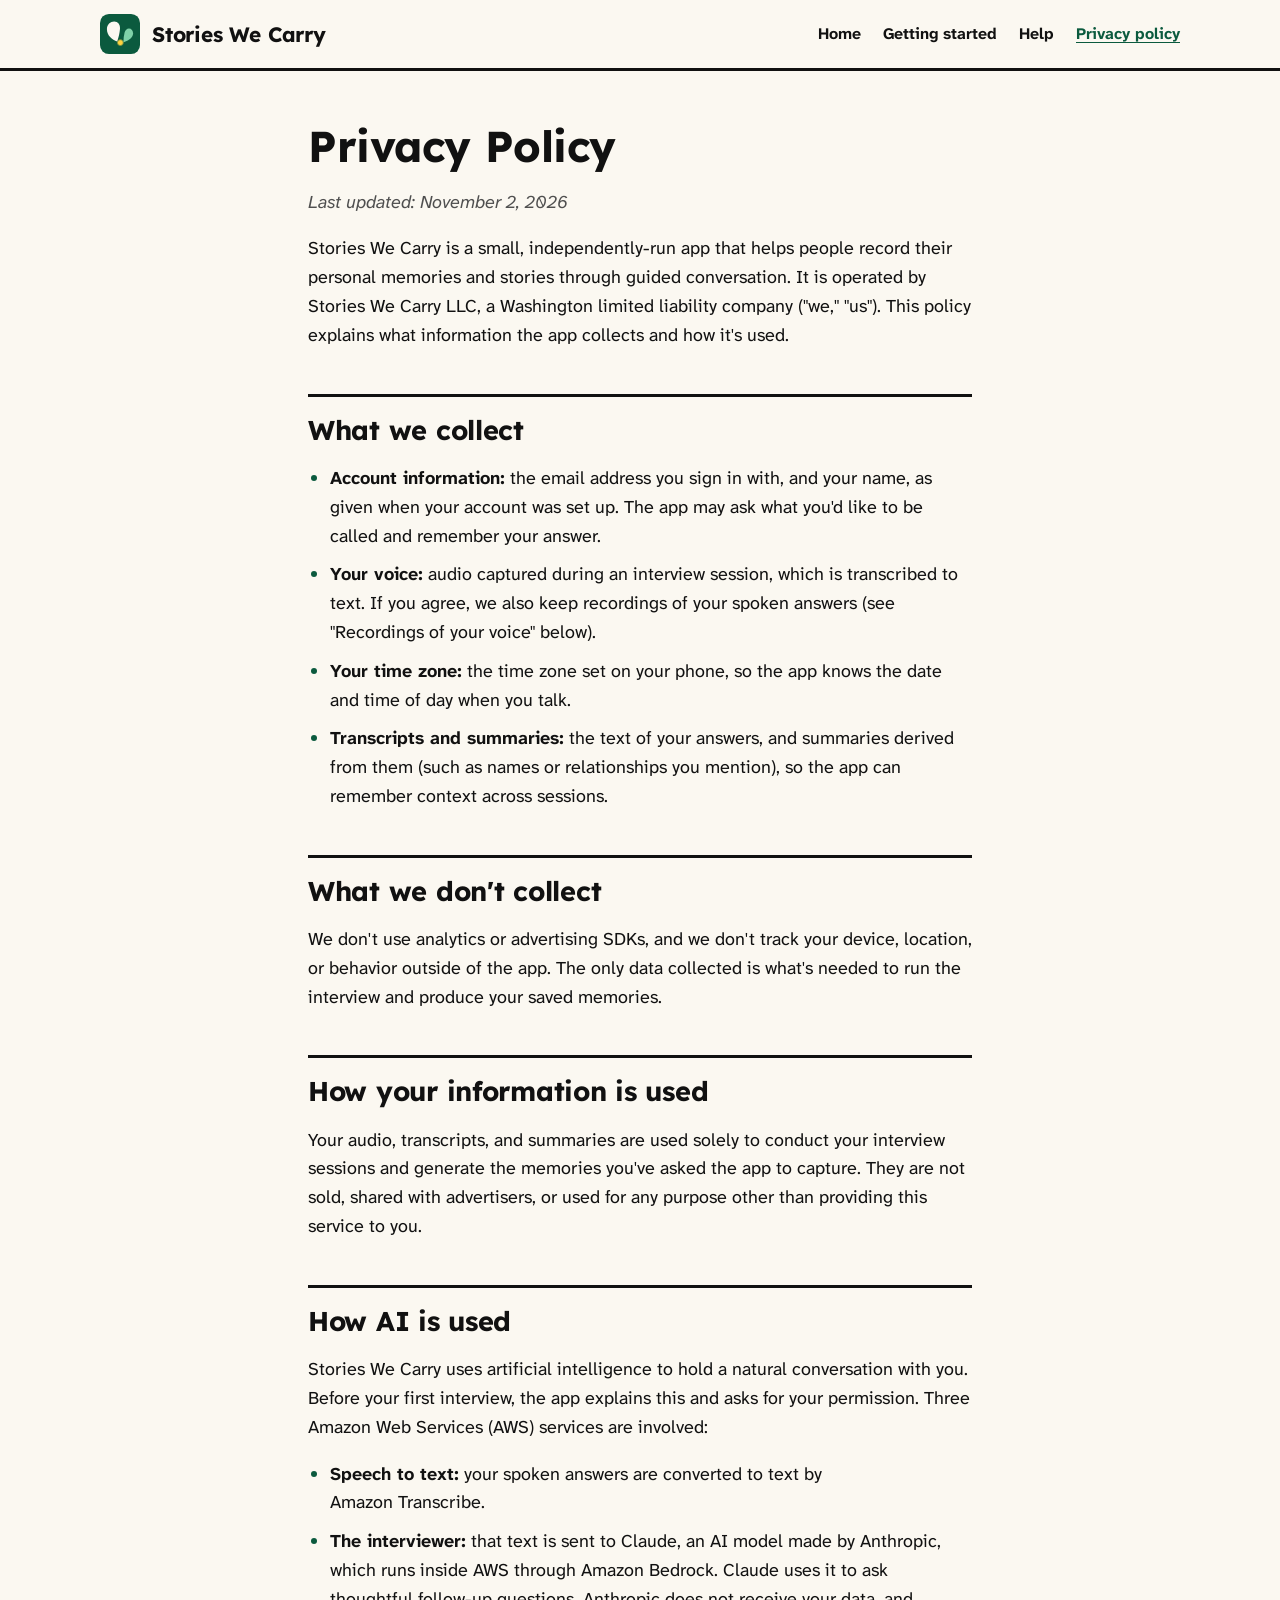
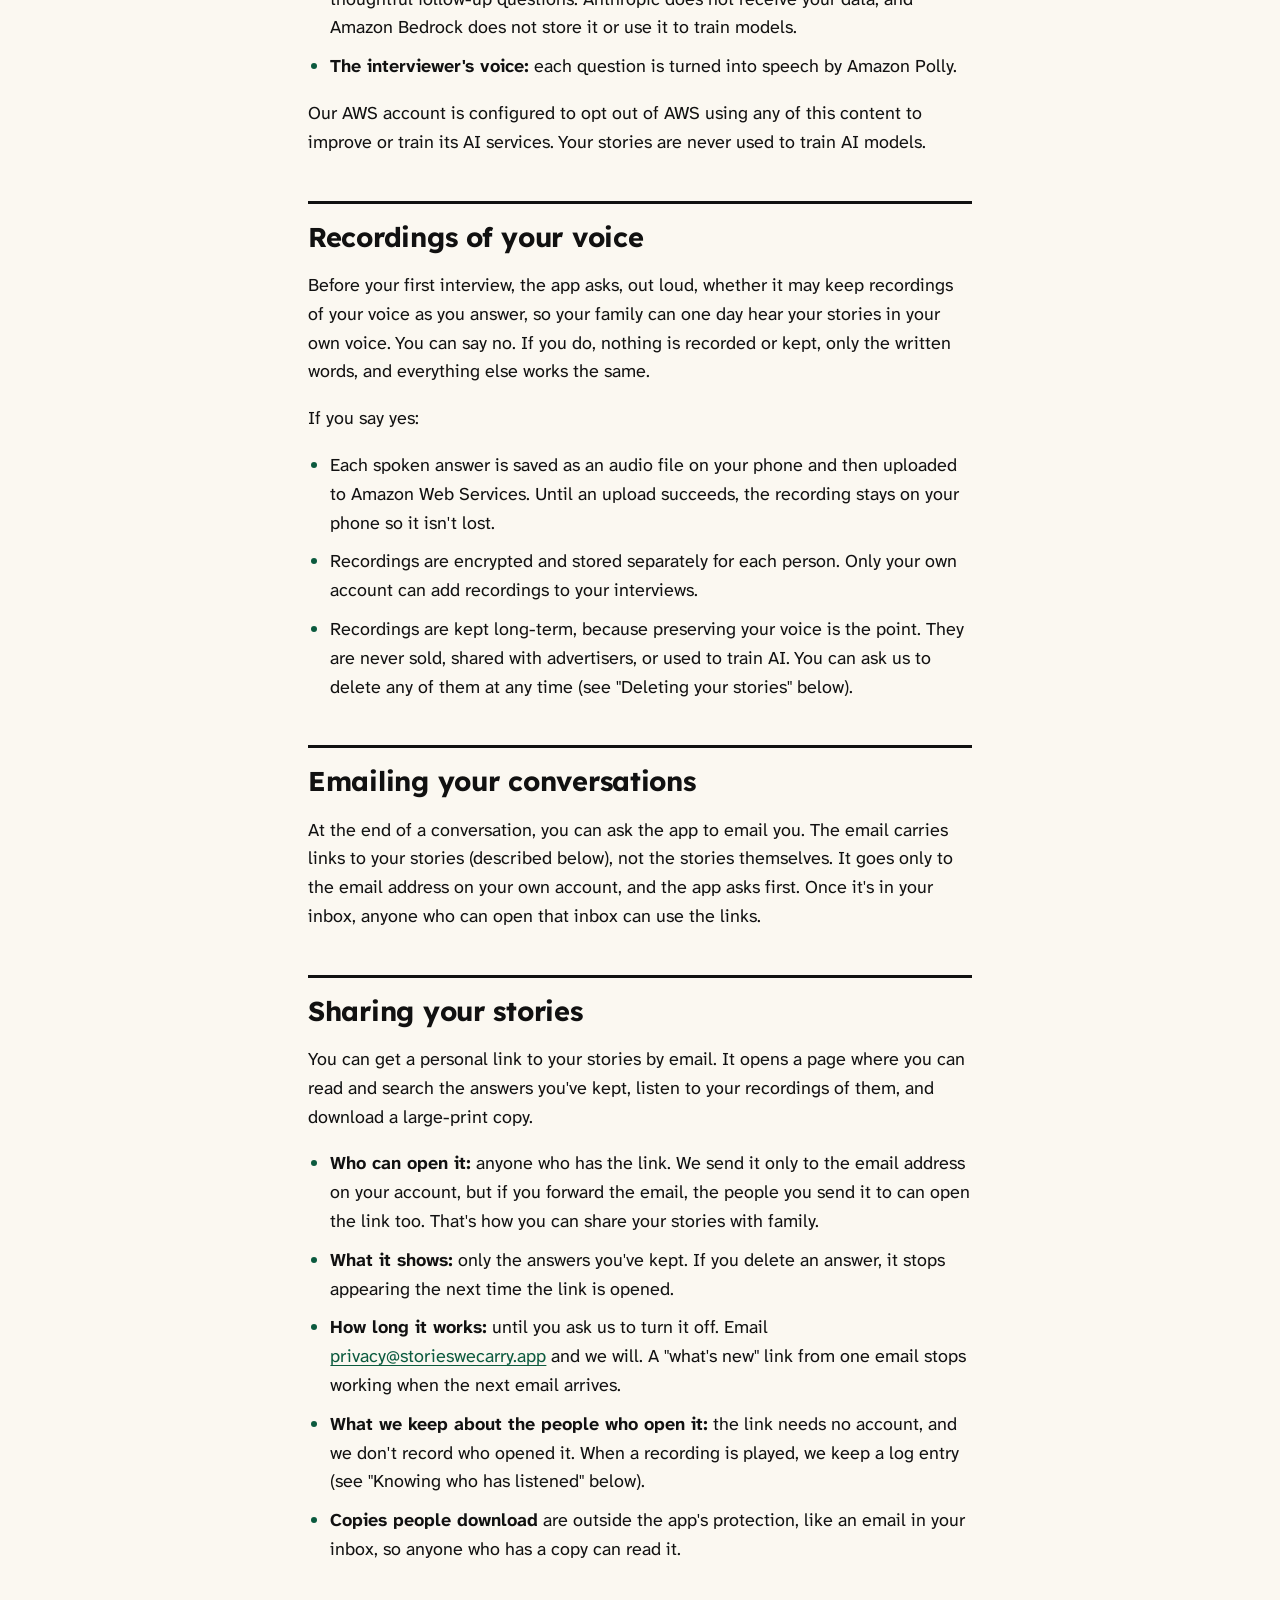
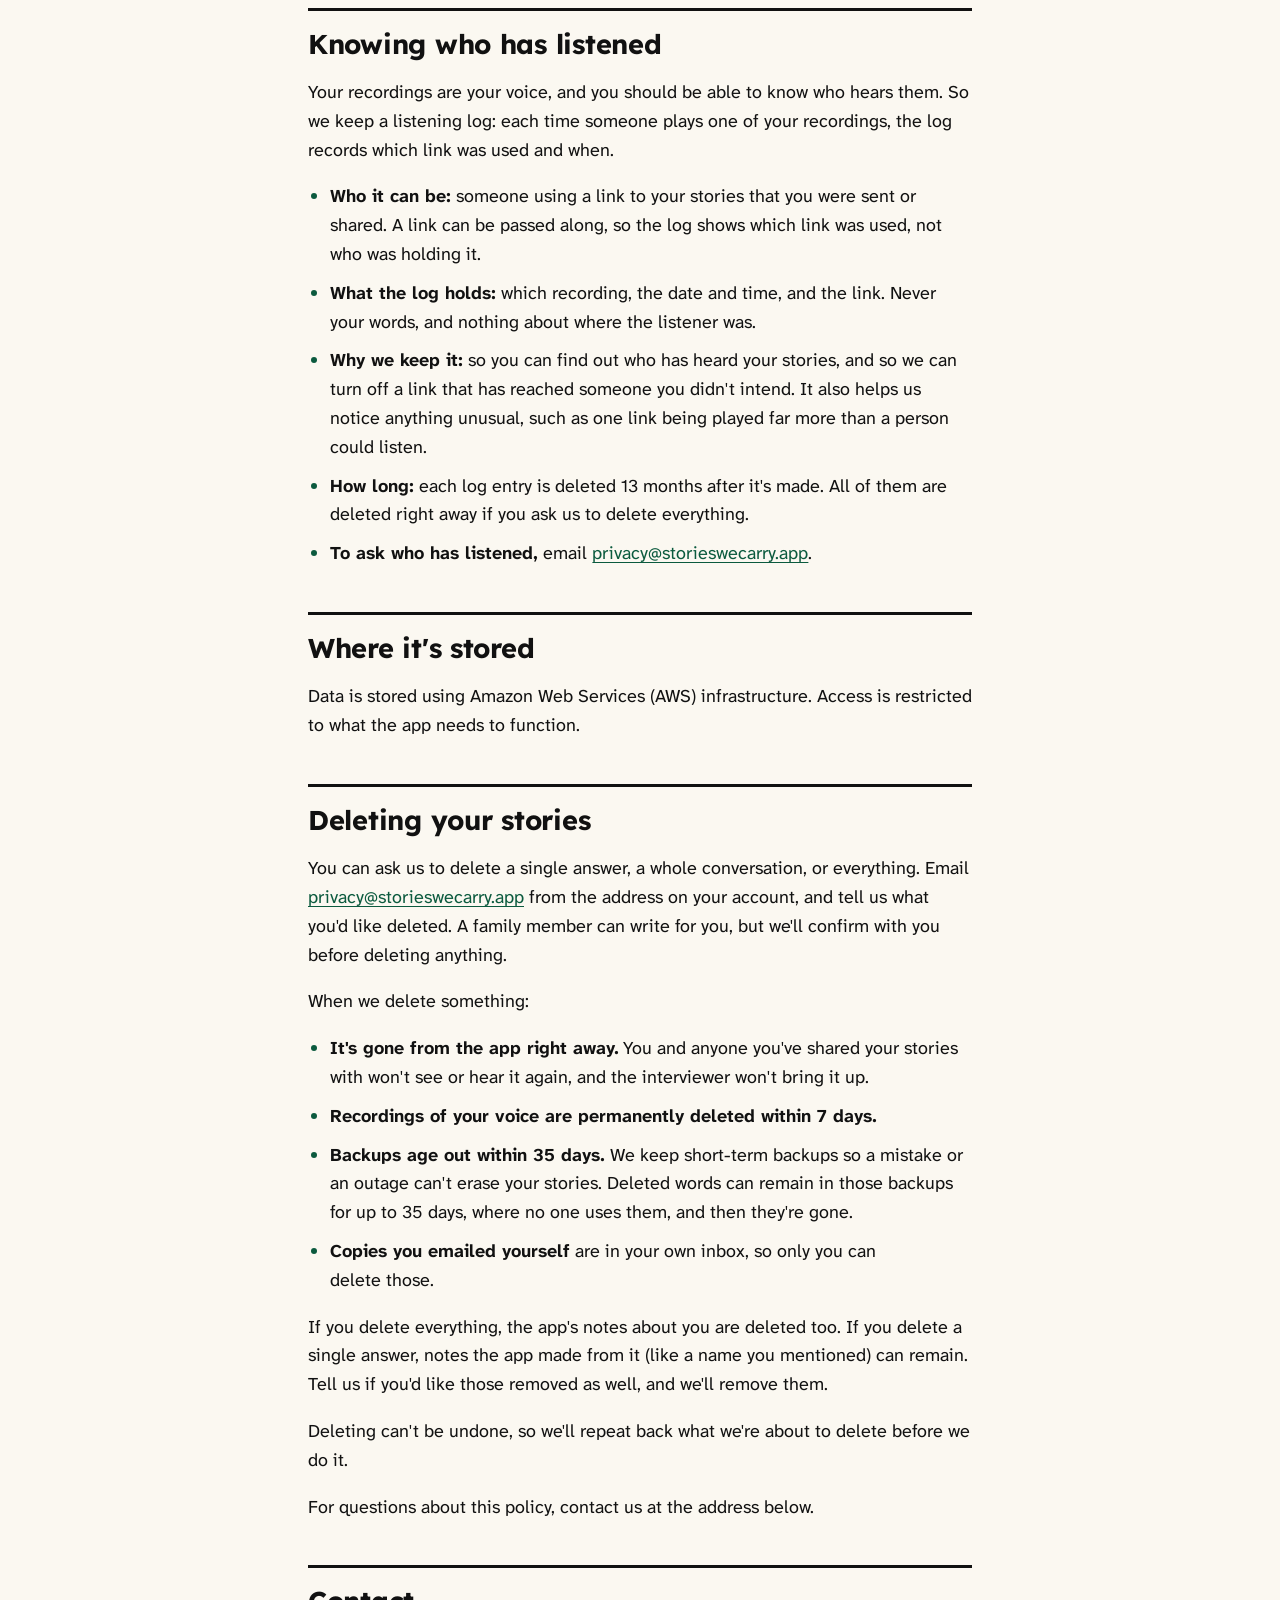
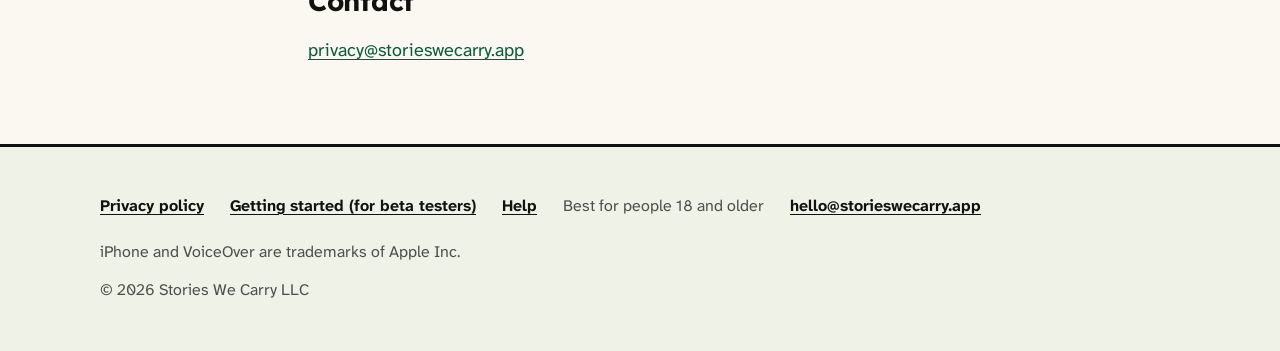
==== commit 51d5f827: "Add a /help page (storytellers, family who set it up, family who read and listen); Help in nav and f" ====
--- a/privacy/index.html
+++ b/privacy/index.html
@@ -27,6 +27,7 @@
         <ul>
           <li><a href="https://storieswecarry.app/">Home</a></li>
           <li><a href="https://storieswecarry.app/start/">Getting started</a></li>
+          <li><a href="https://storieswecarry.app/help/">Help</a></li>
           <li><a class="privacy" href="https://storieswecarry.app/privacy/">Privacy policy</a></li>
         </ul>
       </nav>
@@ -186,6 +187,7 @@
     <ul>
       <li><a href="https://storieswecarry.app/privacy/">Privacy policy</a></li>
       <li><a href="https://storieswecarry.app/start/">Getting started (for beta testers)</a></li>
+      <li><a href="https://storieswecarry.app/help/">Help</a></li>
       <li>Best for people 18 and older</li>
       <li><a href="mailto:hello@storieswecarry.app">hello@storieswecarry.app</a></li>
     </ul>
